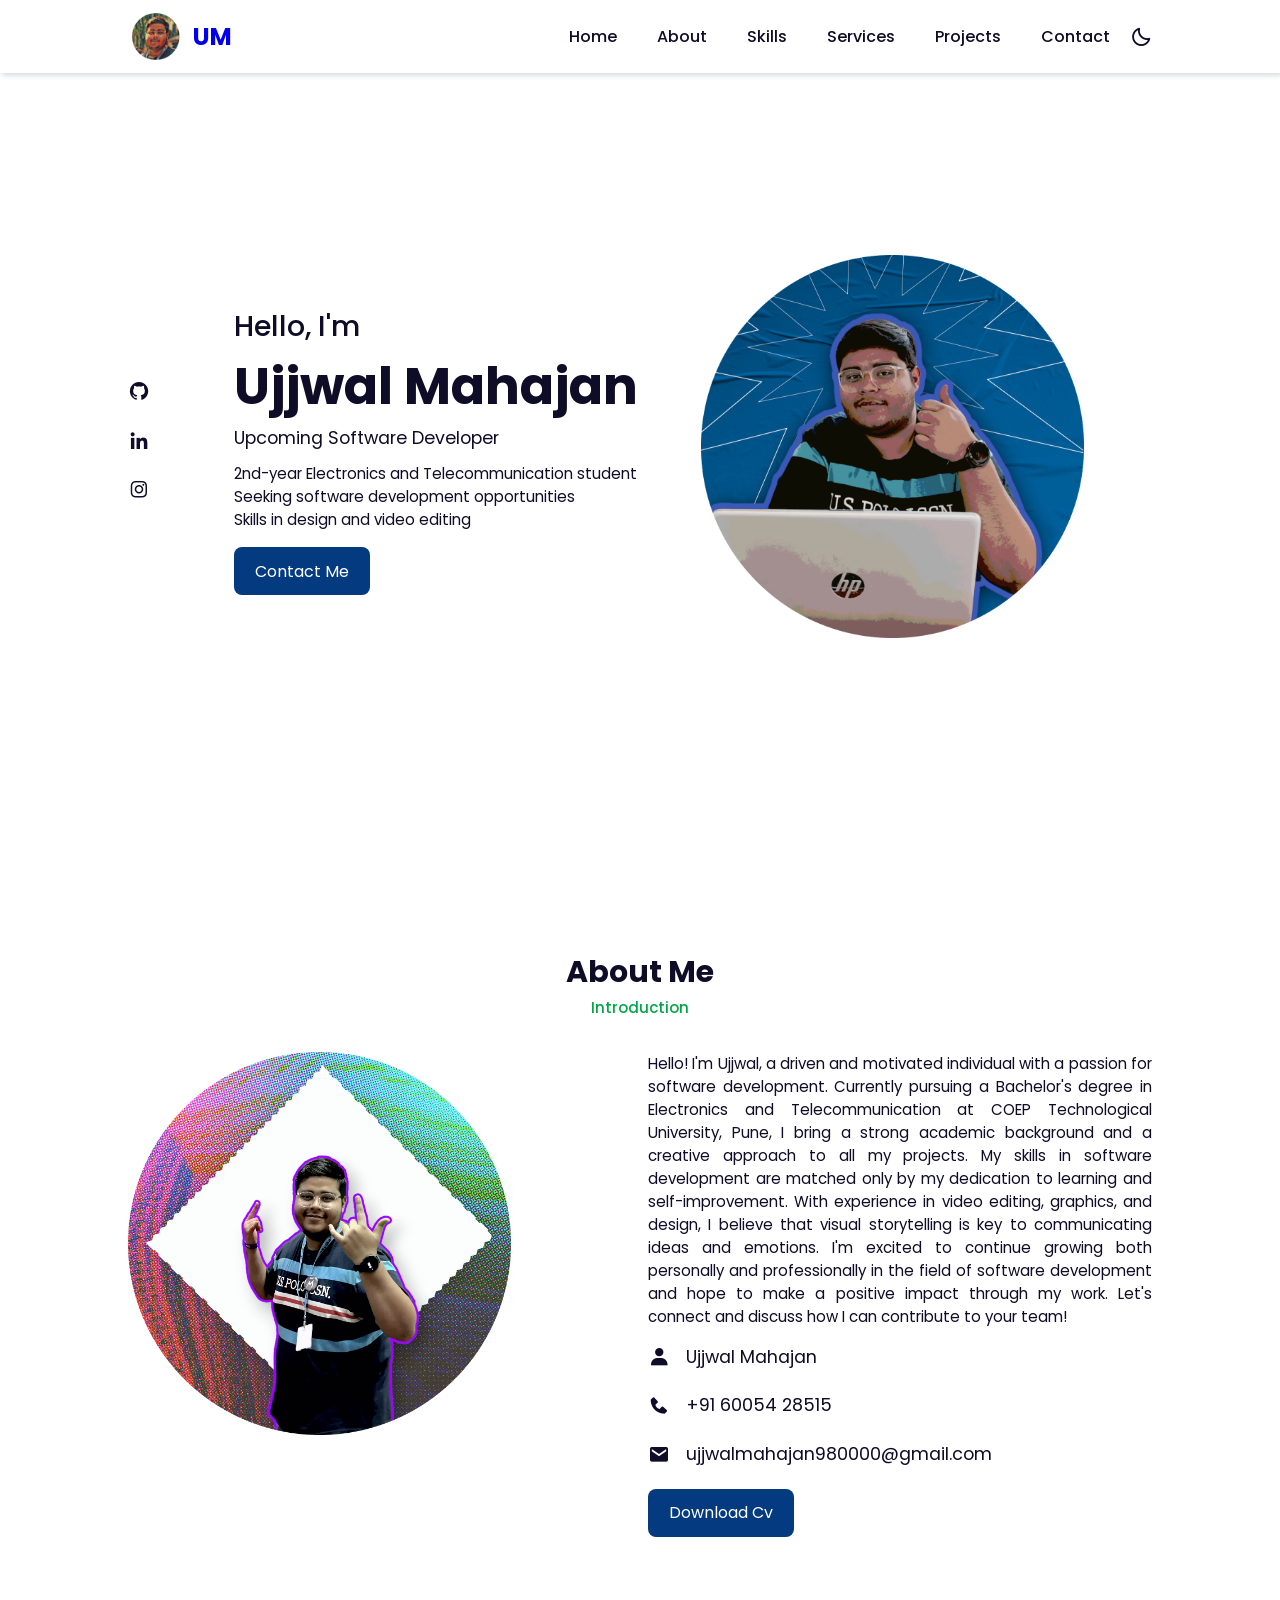
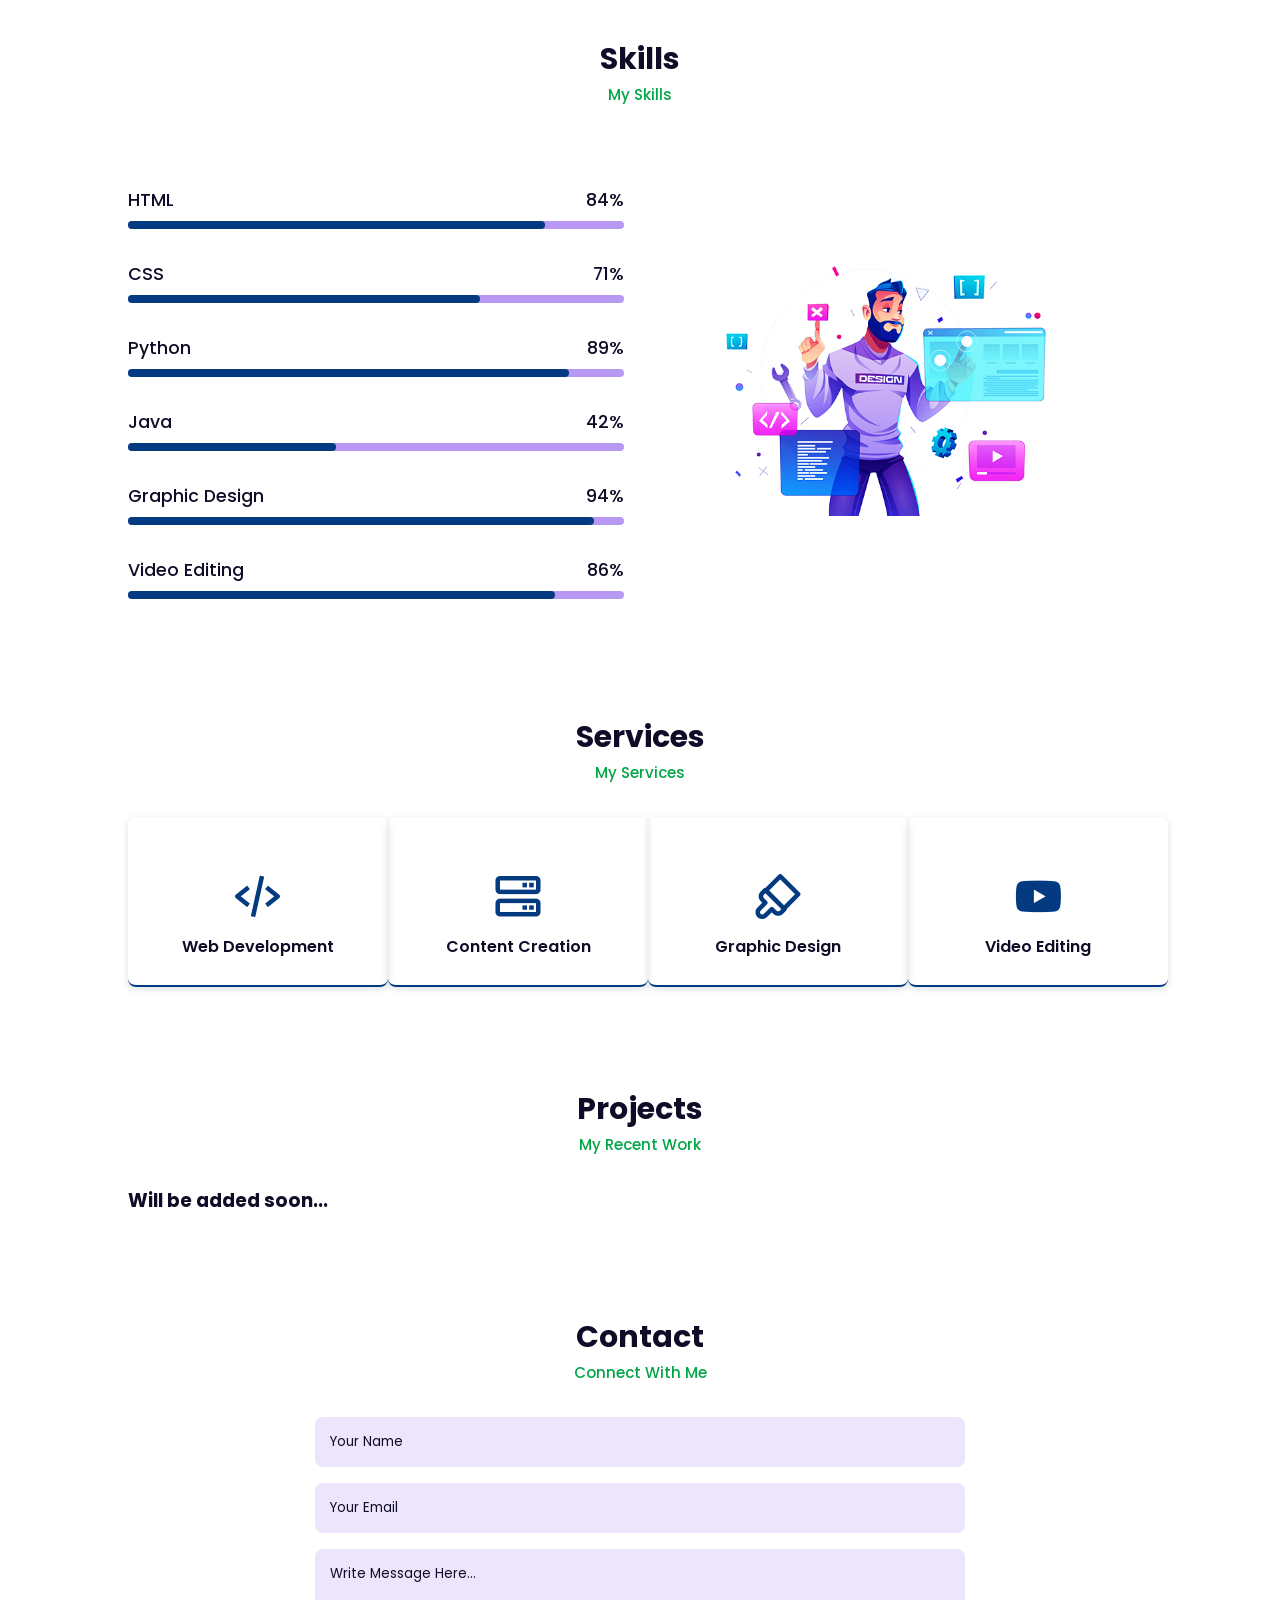
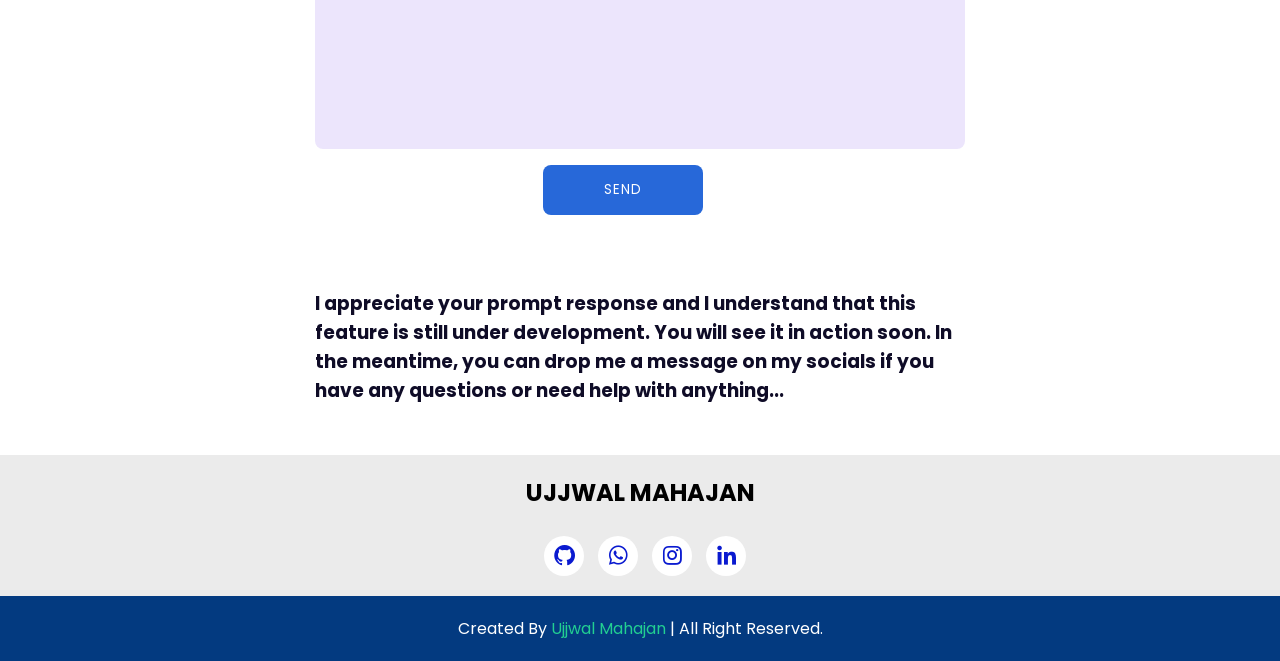
==== index.html @ b6c6295a "Update index.html" ====
<!DOCTYPE html>
<html lang="en">
<head>
    <meta charset="UTF-8">
    <meta http-equiv="X-UA-Compatible" content="IE=edge">
    <meta name="viewport" content="width=device-width, initial-scale=1.0">
    <title>My Portfolio Website</title>
    <!--favicon-->
    <link rel="icon" href="Profile.png" type="image/x-icon">
    <!--Link to CSS-->
    <link rel="stylesheet" href="./css/style.css">
    <!--Icons -->
    <link rel="stylesheet"
  href="https://cdn.jsdelivr.net/npm/boxicons@latest/css/boxicons.min.css">
 
</head>
<body>
    <!-- Navbar -->
    <header>
        <a href="#" class="logo-container">
            <img src="Profile.png" alt="logo" class="logo">
            <h1 class="logo-text">UM</h1>
        </a>
 
        <div class="bx bx-menu" id="menu-icon"></div>
 
        <ul class="navbar">
            <li><a href="#home">Home</a></li>
            <li><a href="#about">About</a></li>
            <li><a href="#skills">Skills</a></li>
            <li><a href="#services">Services</a></li>
            <li><a href="#project">Projects</a></li>
            <li><a href="#contact">Contact</a></li>
            <div class="bx bx-moon" id="darkmode"></div>
        </ul>
    </header>
    <!-- Home -->
 
    <section class="home" id="home">
        <div class="social">
            <a href="https://github.com/ujjw-alz"><i class='bx bxl-github'></i></a>
            <a href="https://www.linkedin.com/in/ujjwalm-coep/"><i class='bx bxl-linkedin' ></i></a>
            <a href="https://www.instagram.com/ujjw_alz/"><i class='bx bxl-instagram' ></i></a>
        </div>
        <div class="home-img">
            <img src="1.png" alt="">
        </div>
        <div class="home-text">
            <span>Hello, I'm</span>
            <h1>Ujjwal Mahajan</h1>
            <h2>Upcoming Software Developer</h2>
            <p> 2nd-year Electronics and Telecommunication student <br> Seeking software development opportunities  <br>Skills in design and video editing </p>
            <a href="#contact" class="btn">Contact Me</a>
        </div>
 
    </section>
    <!-- About -->
    <section class="about" id="about">
        <div class="heading">
            <h2>About Me</h2>
            <span>Introduction</span>
        </div>
        <!-- About Content -->
        <div class="about-container">
            <div class="about-img">
                <img src="2.png" alt="">
            </div>
            <div class="about-text">
                <p>Hello! I'm Ujjwal, a driven and motivated individual with a passion for software development. Currently pursuing a Bachelor's degree in Electronics and Telecommunication at COEP Technological University, Pune, I bring a strong academic background and a creative approach to all my projects. My skills in software development are matched only by my dedication to learning and self-improvement. With experience in video editing, graphics, and design, I believe that visual storytelling is key to communicating ideas and emotions. I'm excited to continue growing both personally and professionally in the field of software development and hope to make a positive impact through my work. Let's connect and discuss how I can contribute to your team!</p>
                <div class="information">
                    <!-- Box 1 -->
                    <div class="info-box">
                        <i class='bx bxs-user' ></i>
                        <span>Ujjwal Mahajan</span>
                    </div>
                    <!-- Box 2 -->
                    <div class="info-box">
                        <i class='bx bxs-phone' ></i>
                        <span>+91 60054 28515</span>
                    </div>
                    <!-- Box 3 -->
                    <div class="info-box">
                        <i class='bx bxs-envelope' ></i>
                        <span>ujjwalmahajan980000@gmail.com</span>
                    </div>
                </div>
                <a href="My Resume.pdf" class="btn">Download Cv</a>
            </div>
        </div>
    </section>
    <!-- Skills -->
    <section class="skills" id="skills">
        <div class="heading">
            <h2>Skills</h2>
            <span>My Skills</span>
        </div>
        <!-- Skills Content -->
        <div class="skills-container">
            <div class="bars">
                <!-- Box 1 -->
                <div class="bars-box">
                    <h3>HTML</h3>
                    <span>84%</span>
                    <div class="light-bar"></div>
                    <div class="percent-bar html-bar"></div>
                </div>
                <!-- Box 2 -->
                <div class="bars-box">
                    <h3>CSS</h3>
                    <span>71%</span>
                    <div class="light-bar"></div>
                    <div class="percent-bar css-bar"></div>
                </div>
                <!-- Box 3 -->
                <div class="bars-box">
                    <h3>Python</h3>
                    <span>89%</span>
                    <div class="light-bar"></div>
                    <div class="percent-bar python-bar"></div>
                </div>
                <!-- Box 4 -->
                <div class="bars-box">
                    <h3>Java</h3>
                    <span>42%</span>
                    <div class="light-bar"></div>
                    <div class="percent-bar java-bar"></div>
                </div>
                <!-- Box 5 -->
                <div class="bars-box">
                    <h3>Graphic Design</h3>
                    <span>94%</span>
                    <div class="light-bar"></div>
                    <div class="percent-bar gd-bar"></div>
                </div>
                <!-- Box 6 -->
                <div class="bars-box">
                    <h3>Video Editing</h3>
                    <span>86%</span>
                    <div class="light-bar"></div>
                    <div class="percent-bar ve-bar"></div>
                </div>
            </div>
            <div class="skills-img">
                <img src="3.png" alt="">
            </div>
        </div>
 
    </section>
    <!-- Services -->
    <section class="services" id="services">
        <div class="heading">
            <h2>Services</h2>
            <span>My Services</span>
        </div>
        <div class="services-content">
            <!-- Box 1 -->
            <div class="services-box">
                <i class='bx bx-code-alt' ></i>
                <h3>Web Development</h3>
            </div>
            <!-- Box 2 -->
            <div class="services-box">
                <i class='bx bx-server' ></i>
                <h3>Content Creation</h3>
            </div>
            <!-- Box 3 -->
            <div class="services-box">
                <i class='bx bx-brush' ></i>
                <h3>Graphic Design</h3>
            </div>

            <div class="services-box">
                <i class='bx bxl-youtube' ></i>
                <h3>Video Editing</h3>
            </div>
        </div>
    </section>
    <!-- Portfolio -->
    <section class="project" id="project">
        <div class="heading">
            <h2>Projects</h2>
            <span>My Recent Work</span>
        </div>
        <div class="project-content">
            <!--<div class="project-img">
                <img src="blog-2.jpg" alt="">-->
            <h3><br>Will be added soon...</h3>
            
        </div>
    </section>
   <!-- Contact -->
<section class="contact" id="contact">
    <div class="heading">
        <h2>Contact</h2>
        <span>Connect With Me</span>
    </div>
    <div class="contact-form">
        <form action="process.php" method="POST">
            <input type="text" name="name" placeholder="Your Name">
            <input type="email" name="email" placeholder="Your Email">
            <textarea name="message" cols="30" rows="10" placeholder="Write Message Here..."></textarea>
            <input type="submit" name="submit" value="Send" class="contact-button">
            <h3><br><br>I appreciate your prompt response and I understand that this feature is still under development. You will see it in action soon. In the meantime, you can drop me a message on my socials if you have any questions or need help with anything...</h3>
        </form>
    </div>
</section>

    <!-- Footer -->
    <div class="footer">
        <h2>UJJWAL MAHAJAN</h2>
        <div class="footer-social">
            <a href="https://github.com/ujjw-alz"><i class='bx bxl-github' ></i></a>
            <a href="https://whas.me/qdNuQGATJX"><i class='bx bxl-whatsapp' ></i></a>
            <a href="https://www.instagram.com/ujjw_alz/"><i class='bx bxl-instagram' ></i></a>
            <a href="https://www.linkedin.com/in/ujjwalm-coep/"><i class='bx bxl-linkedin' ></i></a>
        </div>
 
    </div>
    <!-- Copyright -->
    <div class="copyright">
        <p>Created By <a href="">Ujjwal Mahajan</a> | All Right Reserved.</p>
    </div>
 
 
 
    <!-- Link To JS -->
    <script src="./js/script.js"></script>
</body>
</html>
---- css/style.css ----
/* Google Fonts */
@import url("https://fonts.googleapis.com/css2?family=Poppins:wght@200;300;400;500;600;700&display=swap");
* {
  margin: 0;
  padding: 0;
  box-sizing: border-box;
  list-style: none;
  text-decoration: none;
  scroll-behavior: smooth;
  scroll-padding-top: 2rem;
  font-family: "Poppins", sans-serif;
}
.logo-container {
    display: flex;
    align-items: center;
}

.logo {
    width: 55px; /* adjust size as needed */
    margin-right: 10px; /* add margin to the right */
}

.logo-text {
    font-size: 24px;
    margin: 0;
}

.navbar {
    display: flex;
    align-items: center;
}
:root {
  --main-color: #033a80;
  --bg-color: #fff;
  --text-color: #0f0c27;
  --hover: hsl(260, 100%, 51%);
 
  --big-font: 3.2rem;
  --medium-font: 1.8rem;
  --p-font: 0.941rem;
}
section {
  padding: 50px 10%;
}
body.active {
  --text-color: #fff;
  --bg-color: #0f0c27;
}
body {
  background: var(--bg-color);
  color: var(--text-color);
}
*::selection {
  color: var(--bg-color);
  background: var(--main-color);
}
.heading {
  text-align: center;
}
.heading h2 {
  font-size: 30px;
}
 
.heading span {
  font-size: var(--p-font);
  color: rgb(2, 166, 70);
}
header {
  position: fixed;
  width: 100%;
  top: 0;
  right: 0;
  z-index: 1000;
  display: flex;
  align-items: center;
  justify-content: space-between;
  background: var(--bg-color);
  padding: 13px 10%;
  transition: 0.2s;
  box-shadow: -3px -3px 7px #ffffff73,
				2px 2px 5px rgba(94, 104, 121, 0.288);
}
header.shadow {
  box-shadow: 0 0 4px rgb(14 55 54 / 15%);
}
.logo {
  font-size: 1.61rem;
  font-weight: 600;
  color: var(--text-color);
}
.navbar {
  display: flex;
}
.navbar a {
  font-size: 1rem;
  padding: 10px 20px;
  color: var(--text-color);
  font-weight: 500;
}
.navbar a:hover {
  color: var(--hover);
}
#menu-icon {
  font-size: 24px;
  cursor: pointer;
  z-index: 10001;
  display: none;
}
#darkmode {
  font-size: 22px;
  cursor: pointer;
}
.home {
  position: relative;
  width: 100%;
  min-height: 100vh;
  display: grid;
  grid-template-columns: 0.2fr 1fr 1fr;
  align-items: center;
  gap: 1rem;
}
.home-img {
  order: 3;
}
.home-img img {
  width: 85%;
}
.home-text span {
  font-size: var(--medium-font);
  font-weight: 500;
}
.home-text h1 {
  font-size: var(--big-font);
}
.home-text h2 {
  font-size: 1.1rem;
  font-weight: 400;
}
.home-text p {
  font-size: var(--p-font);
  font-weight: 400;
  margin: 0.7rem 0 1rem;
}
.social {
  display: flex;
  flex-direction: column;
}
.social a {
  margin-bottom: 1rem;
  font-size: 22px;
  color: var(--text-color);
}
.social a:hover {
  color: var(--hover);
}
.btn {
  display: inline-block;
  background: var(--main-color);
  color: #fff;
  padding: 0.7rem 1.3rem;
  border-radius: 0.5rem;
}
.btn:hover {
  background: var(--hover);
}
 

.about-container {
  display: grid;
  grid-template-columns: repeat(2, 1fr);
  gap: 1rem;
  margin-top: 2rem;
}
 
.about-img img {
  width: 76%;
  border-radius: 0.5rem;
}
.about-text p {
  font-size: var(--p-font);
  font-weight: 400;
  text-align: justify;
}
.information {
  margin: 1rem 0 1.4rem;
}
.information .info-box {
  display: flex;
  align-items: center;
  margin-bottom: 1.4rem;
}
.information .info-box .bx {
  font-size: 22px;
}
.information .info-box span {
  font-weight: 400;
  margin-left: 1rem;
}
.skills-container {
  display: grid;
  grid-template-columns: repeat(2, 1fr);
  align-items: center;
  gap: 2rem;
  margin-top: 4rem;
}
.skills-img img {
  width: 80%;
  padding-left: 4rem;
  object-position: center;
}
.bars-box {
  position: relative;
  display: flex;
  justify-content: space-between;
  align-items: center;
  padding: 1rem 0;
  margin-bottom: 1rem;
}
.bars-box h3,
span {
  font-size: 1.1rem;
  font-weight: 500;
}
.light-bar {
  position: absolute;
  bottom: 0;
  left: 0;
  width: 100%;
  height: 0.5rem;
  background: hsla(260, 100%, 44%, 0.4);
  border-radius: 0.5rem;
}
.percent-bar {
  position: absolute;
  bottom: 0;
  left: 0;
  height: 0.5rem;
  background: var(--main-color);
  border-radius: 0.5rem;
}
.html-bar {
  width: 84%;
}
.css-bar {
  width: 71%;
}
.python-bar {
  width: 89%;
}
.java-bar {
  width: 42%;
}
.gd-bar {
  width: 94%;
}
.ve-bar {
  width: 86%;
}
.services-content {
  display: grid;
  grid-template-columns: repeat(auto-fit, minmax(200px, auto));
  justify-content: center;
  gap: 1rem;
  margin-top: 2rem;
}
.services-box {
  padding: 20px;
  width: 260px;
  display: flex;
  flex-direction: column;
  align-items: center;
  text-align: center;
  border-radius: 0.5rem;
  border-bottom: 2px solid var(--main-color);
  box-shadow: 0 2px 7px rgb(14 55 54 / 15%);
}
.services-box:hover{
 background-color: #02225a;
}

.services-box h3 {
  font-size: 1rem;
  font-weight: 600;
  margin: 0.7rem 0 0.4rem;
}
.services-box:hover h3{
  color: #fff;
}
.services-box .bx {
  padding-top: 2rem;
  font-size: 54px;
  color: var(--main-color);
}
.services-box:hover .bx{
  color: #22cf91;
}
.services-box a {
  color: var(--main-color);
  font-size: var(--p-font);
  font-weight: 500;
}
.services-box:hover a{
  color: #8b8a8f;
}
.portfolio-content {
  display: grid;
  grid-template-columns: repeat(auto-fit, minmax(280px, auto));
  gap: 1rem;
  margin-top: 2rem;
}
.portfolio-img {
  overflow: hidden;
  border-radius: 0.5rem;
}
.portfolio-img img {
  width: 100%;
  display: block;
}
.portfolio-img img:hover {
  transform: scale(1.1);
  transition: 1s;
}
.contact-form {
  display: grid;
  place-items: center;
  margin-top: 2rem;
}
.contact-form form {
  display: flex;
  flex-direction: column;
  width: 650px;
}
form input,
textarea {
  padding: 15px;
  border-radius: 0.5rem;
  width: 100%;
  border: none;
  outline: none;
  background: hsla(260, 100%, 44%, 0.1);
  margin-bottom: 1rem;
  color: var(--text-color);
}
form input::placeholder,
textarea::placeholder {
  color: var(--text-color);
}
form textarea {
  resize: none;
  height: 200px;
}
.contact-button {
  width: 160px;
  cursor: pointer;
  background: #2768d9;
  color: #fff;
  justify-content: center;
  text-transform: uppercase;
  letter-spacing: 1px;
  margin-left: 35%;
}
.contact-button:hover {
  background: var(--hover);
}
.footer {
  display: grid;
  place-items: center;
  padding: 20px;
  background: #ebebeb;
  color: #000;
}
.footer h2 {
  font-size: 1.5rem;
  margin-bottom: 1.6rem;
}
.footer-social a i{
  color: rgb(10, 26, 208);
  font-size: 25px;
  margin-left: 10px;
  text-align: center;
  line-height: 40px;
  background-color: #fff;
  border-radius: 50%;
  width: 40px;
  height: 40px;
}
.copyright {
  padding: 20px;
  background: var(--main-color);
  text-align: center;
  color: #fff;
}
.copyright a{
  color: #22cf91;
}
/* Making Responsive */
@media (max-width: 991px) {
  header {
    padding: 18px 4%;
  }
  section {
    padding: 50px 4%;
  }
}
@media (max-width: 881px) {
  :root {
    --big-font: 2.7rem;
    --medium-font: 1.4rem;
  }
}
@media (max-width: 768px) {
  :root {
    --big-font: 2.4rem;
    --medium-font: 1.2rem;
  }
  header {
    padding: 11px 4%;
  }
  #menu-icon {
    display: initial;
    color: var(--text-color);
  }
  header .navbar {
    position: absolute;
    top: -500px;
    left: 0;
    right: 0;
    display: flex;
    flex-direction: column;
    background: var(--bg-color);
    box-shadow: 0 4px 4px rgb(0 0 0 / 10%);
    transition: 0.2s ease;
    text-align: center;
  }
  .navbar.active {
    top: 100%;
  }
  .navbar a {
    padding: 1.5rem;
    display: block;
    background: var(--bg-color);
  }
  #darkmode {
    position: absolute;
    top: 1.4rem;
    right: 2rem;
  }
  .scroll-down {
    display: none;
  }
  .home {
    grid-template-columns: 0.5fr 3fr;
  }
  .home-text {
    grid-column: 1/3;
    padding-left: 1.4rem;
  }
  .home-img {
    order: initial;
  }
  .about-container {
    grid-template-columns: 1fr;
  }
  .about-img {
    display: flex;
    justify-content: center;
  }
  .skills-container {
    grid-template-columns: 1fr;
  }
  .skills-img img {
    padding-left: 0;
  }
  .skills-img {
    padding-top: 2rem;
    display: flex;
    justify-content: center;
  }
  .contact-form form{
    width: 300px;
  }
  .contact-button{
    margin-left: 25%;
  }
}
@media (max-width: 340px) {
  :root {
    --big-font: 1.7rem;
    --medium-font: 1.1rem;
  }
  .home-text span {
    font-size: 1rem;
  }
  .home-text h2 {
    font-size: 0.9rem;
    font-weight: 500;
  }
  .information .info-box span {
    font-size: 1rem;
  }
  .portfolio-content {
    grid-template-columns: repeat(auto-fit, minmax(200px, auto));
  }
  .contact-form form{
    width: 300px;
  }
  .contact-button{
    margin-left: 25%;
  }
}
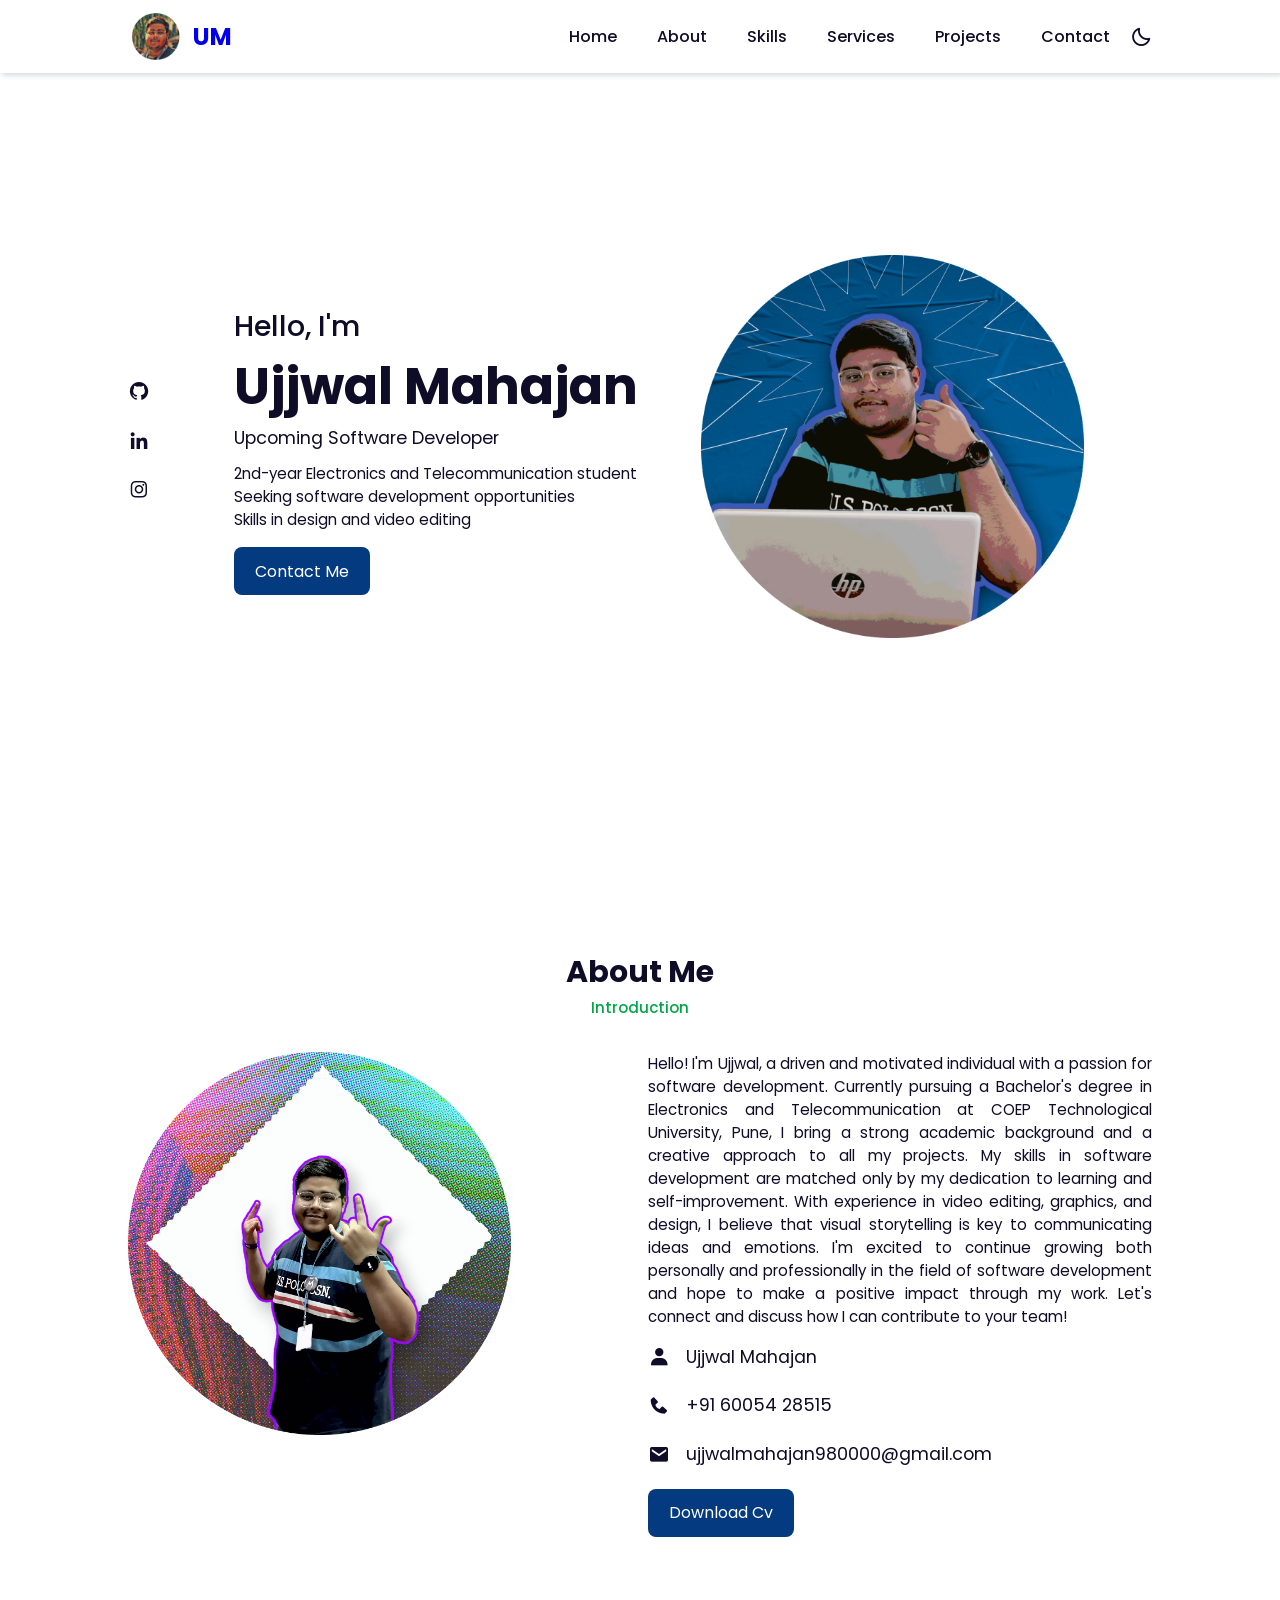
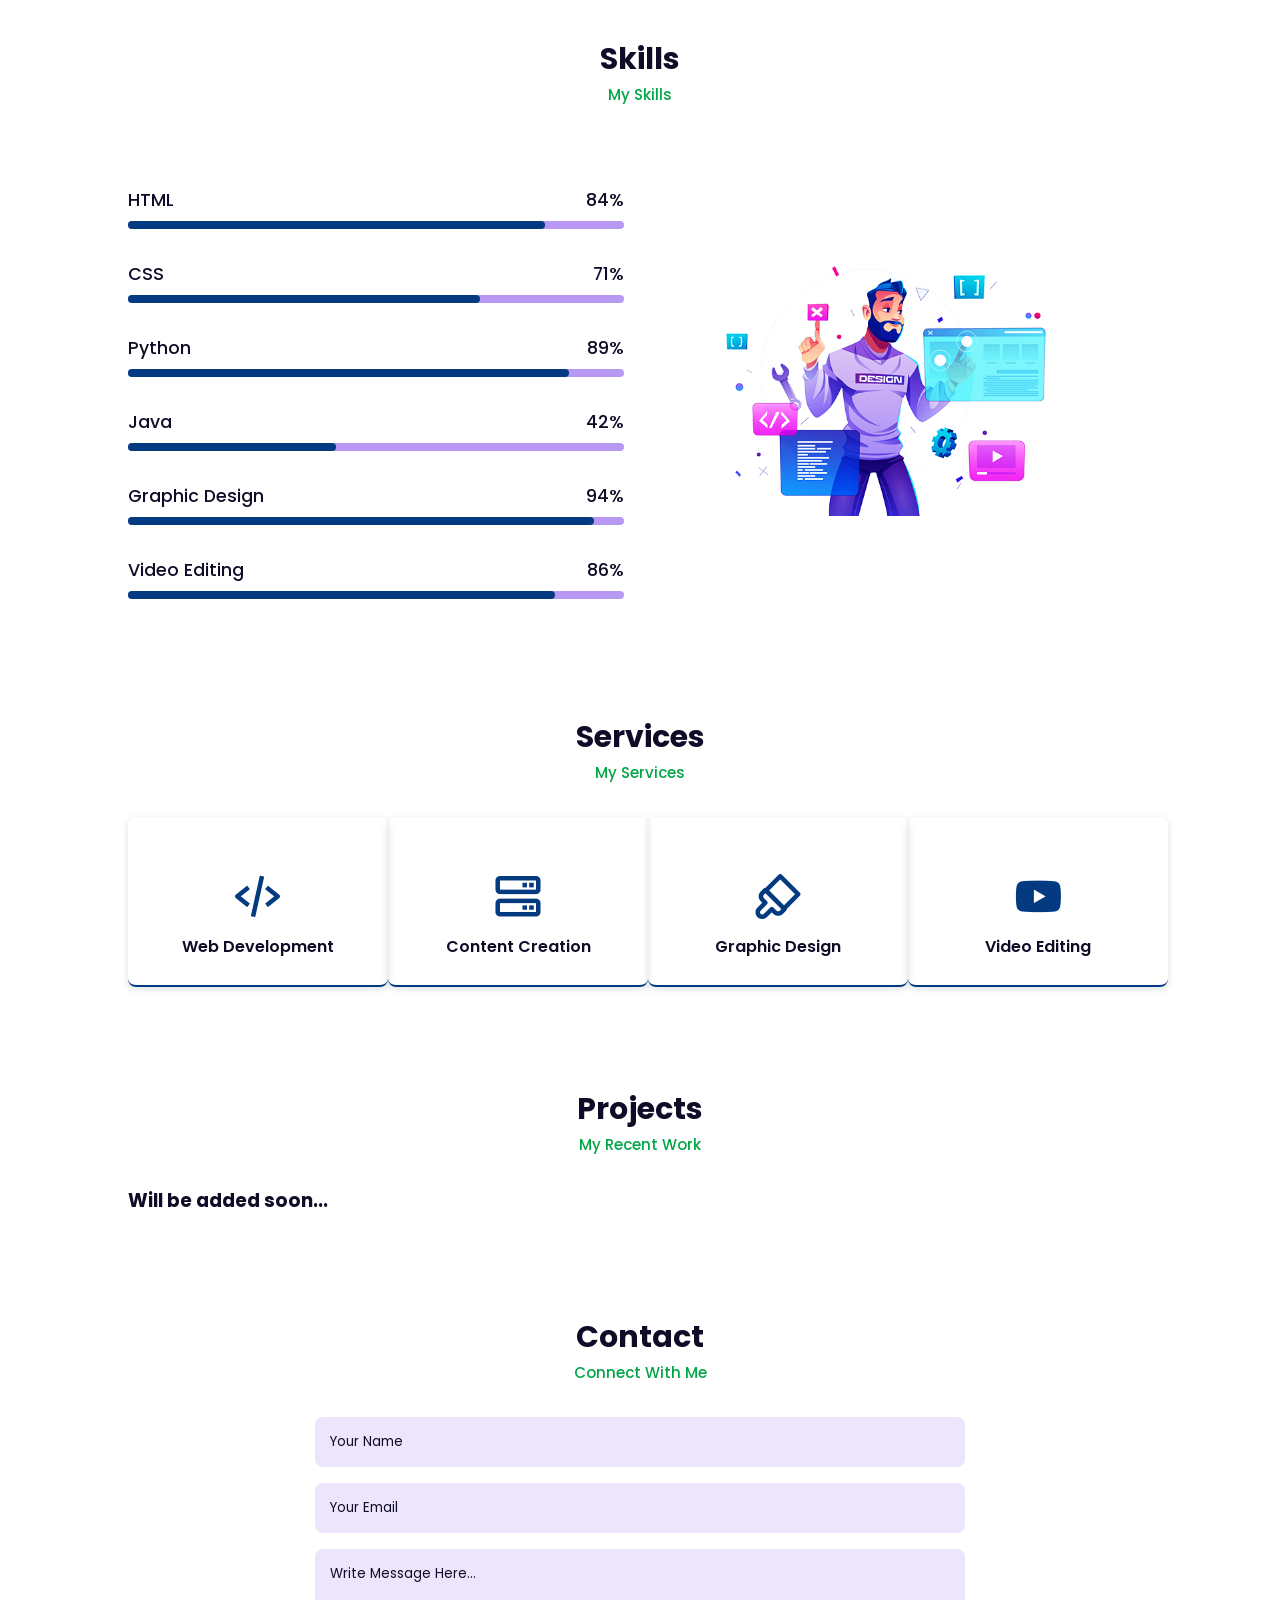
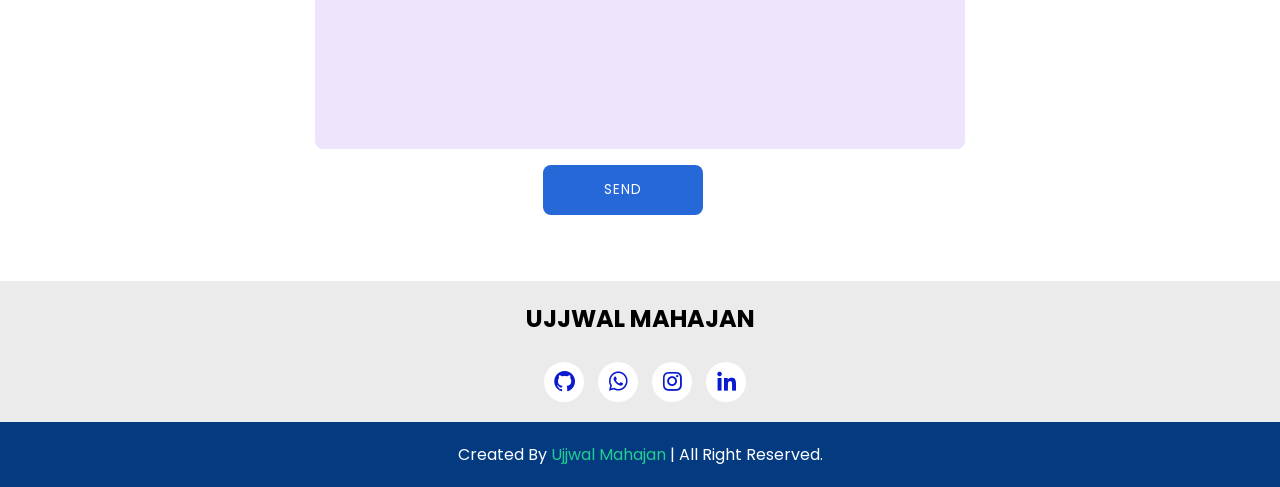
==== commit 31c2f721: "Update index.html" ====
--- a/index.html
+++ b/index.html
@@ -188,19 +188,18 @@
             
         </div>
     </section>
-   <!-- Contact -->
+ <!-- Contact -->
 <section class="contact" id="contact">
     <div class="heading">
         <h2>Contact</h2>
         <span>Connect With Me</span>
     </div>
     <div class="contact-form">
-        <form action="process.php" method="POST">
-            <input type="text" name="name" placeholder="Your Name">
-            <input type="email" name="email" placeholder="Your Email">
-            <textarea name="message" cols="30" rows="10" placeholder="Write Message Here..."></textarea>
+        <form action="https://docs.google.com/forms/d/e/1FAIpQLSeMpxTRWUaTZEmg2OWKf1tZO_O_j-kMJhzfbabyPEg7zkr-rg/viewform?usp=sf_link" method="POST">
+            <input type="text" name="entry.240187645" placeholder="Your Name">
+            <input type="email" name="entry.843877913" placeholder="Your Email">
+            <textarea name="entry.69797749" cols="30" rows="10" placeholder="Write Message Here..."></textarea>
             <input type="submit" name="submit" value="Send" class="contact-button">
-            <h3><br><br>I appreciate your prompt response and I understand that this feature is still under development. You will see it in action soon. In the meantime, you can drop me a message on my socials if you have any questions or need help with anything...</h3>
         </form>
     </div>
 </section>
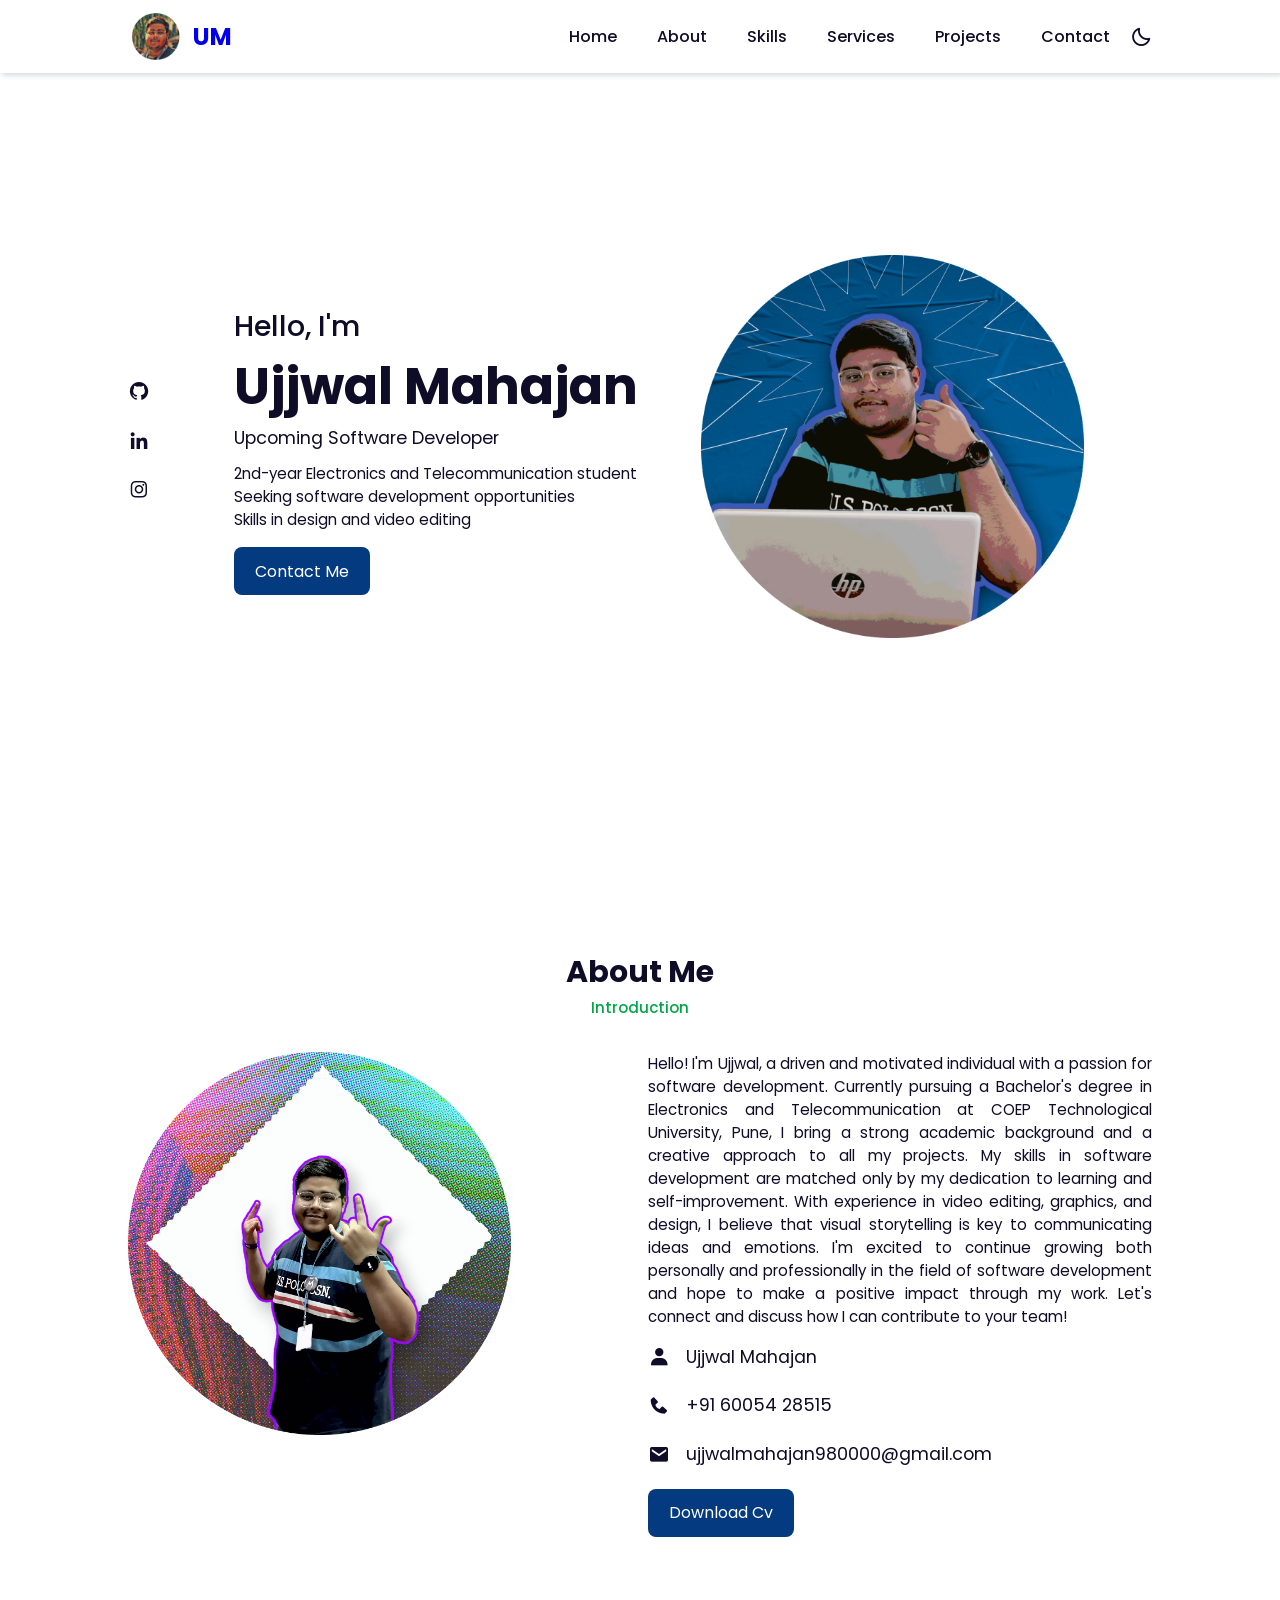
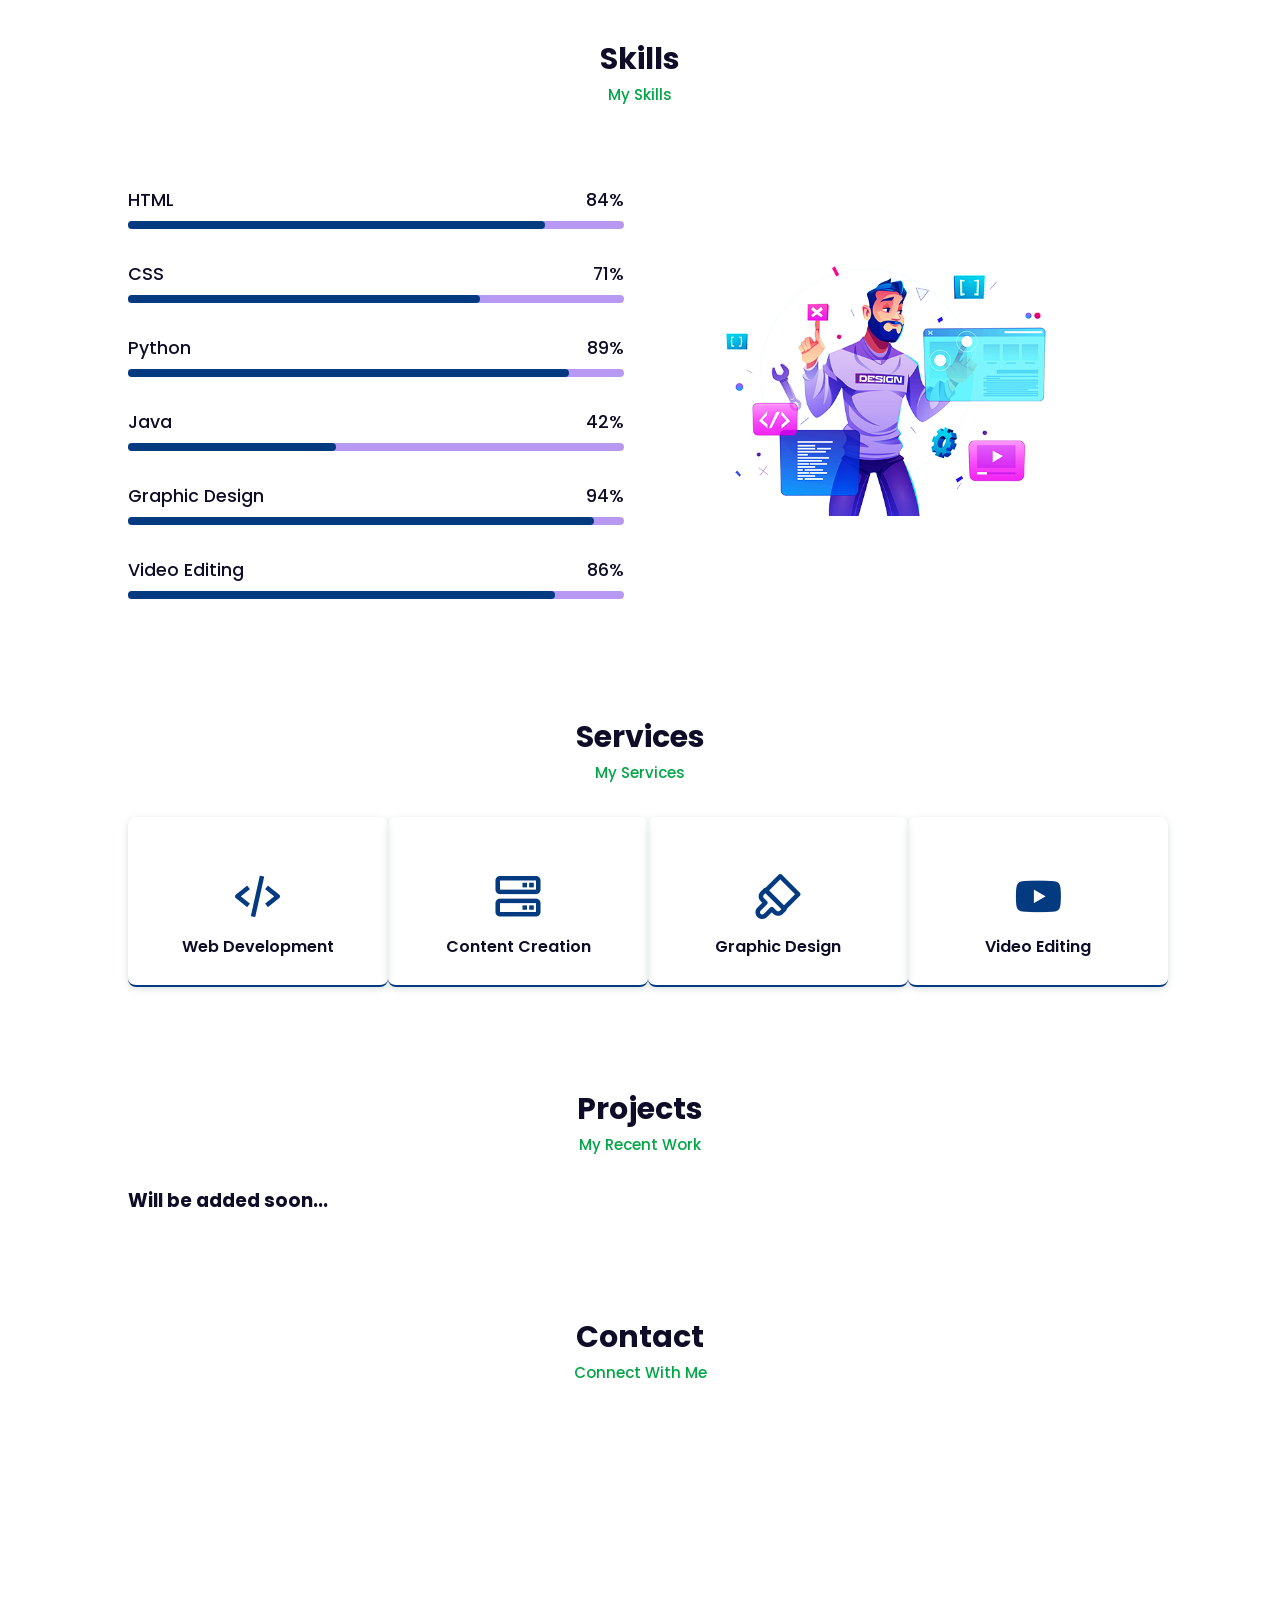
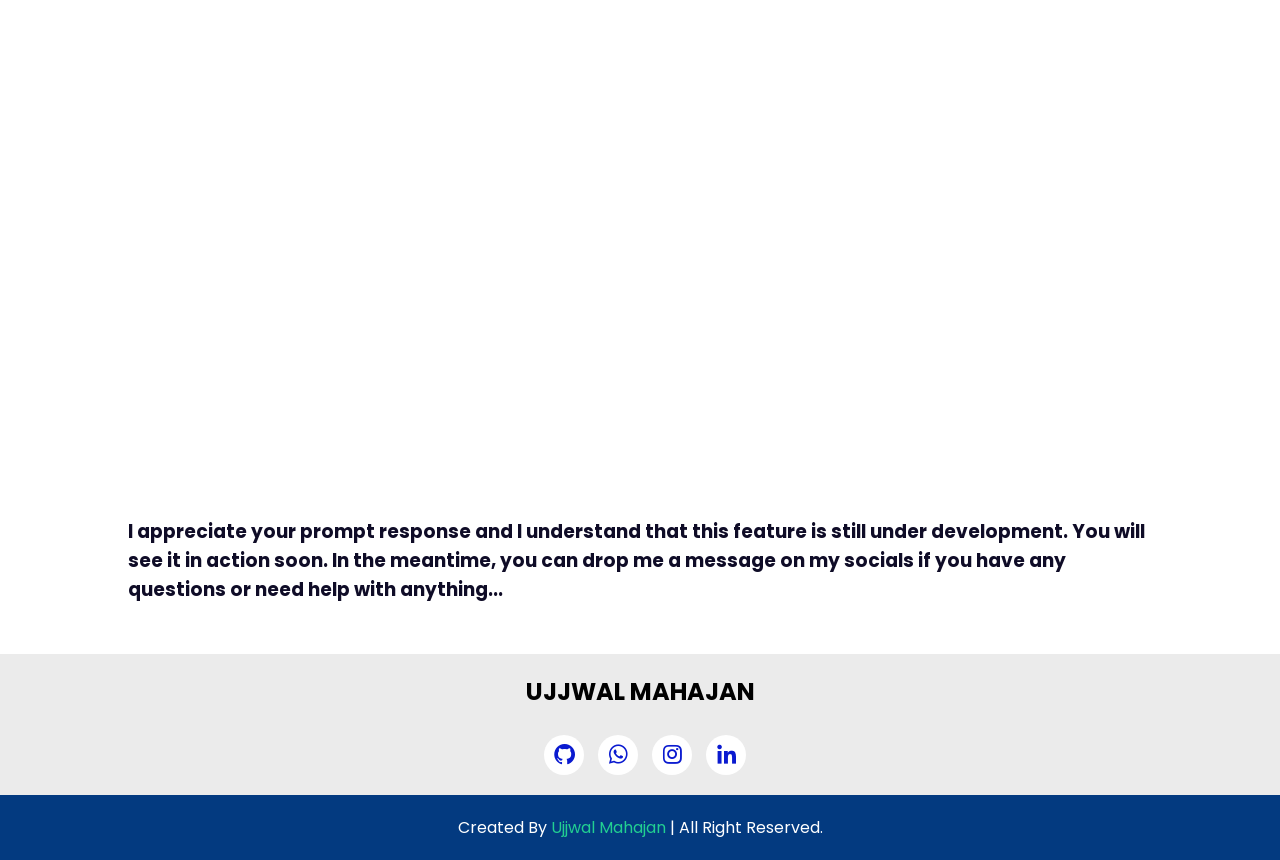
==== commit 957732e9: "Update index.html" ====
--- a/index.html
+++ b/index.html
@@ -188,21 +188,18 @@
             
         </div>
     </section>
- <!-- Contact -->
+<!-- Contact -->
 <section class="contact" id="contact">
     <div class="heading">
         <h2>Contact</h2>
         <span>Connect With Me</span>
     </div>
     <div class="contact-form">
-        <form action="https://docs.google.com/forms/d/e/1FAIpQLSeMpxTRWUaTZEmg2OWKf1tZO_O_j-kMJhzfbabyPEg7zkr-rg/viewform?usp=sf_link" method="POST">
-            <input type="text" name="entry.240187645" placeholder="Your Name">
-            <input type="email" name="entry.843877913" placeholder="Your Email">
-            <textarea name="entry.69797749" cols="30" rows="10" placeholder="Write Message Here..."></textarea>
-            <input type="submit" name="submit" value="Send" class="contact-button">
-        </form>
+        <iframe src="https://docs.google.com/forms/d/e/1FAIpQLSeMpxTRWUaTZEmg2OWKf1tZO_O_j-kMJhzfbabyPEg7zkr-rg/viewform?embedded=true" width="640" height="642" frameborder="0" marginheight="0" marginwidth="0">Loading…</iframe>
+        <h3><br><br>I appreciate your prompt response and I understand that this feature is still under development. You will see it in action soon. In the meantime, you can drop me a message on my socials if you have any questions or need help with anything...</h3>
     </div>
 </section>
+
 
     <!-- Footer -->
     <div class="footer">
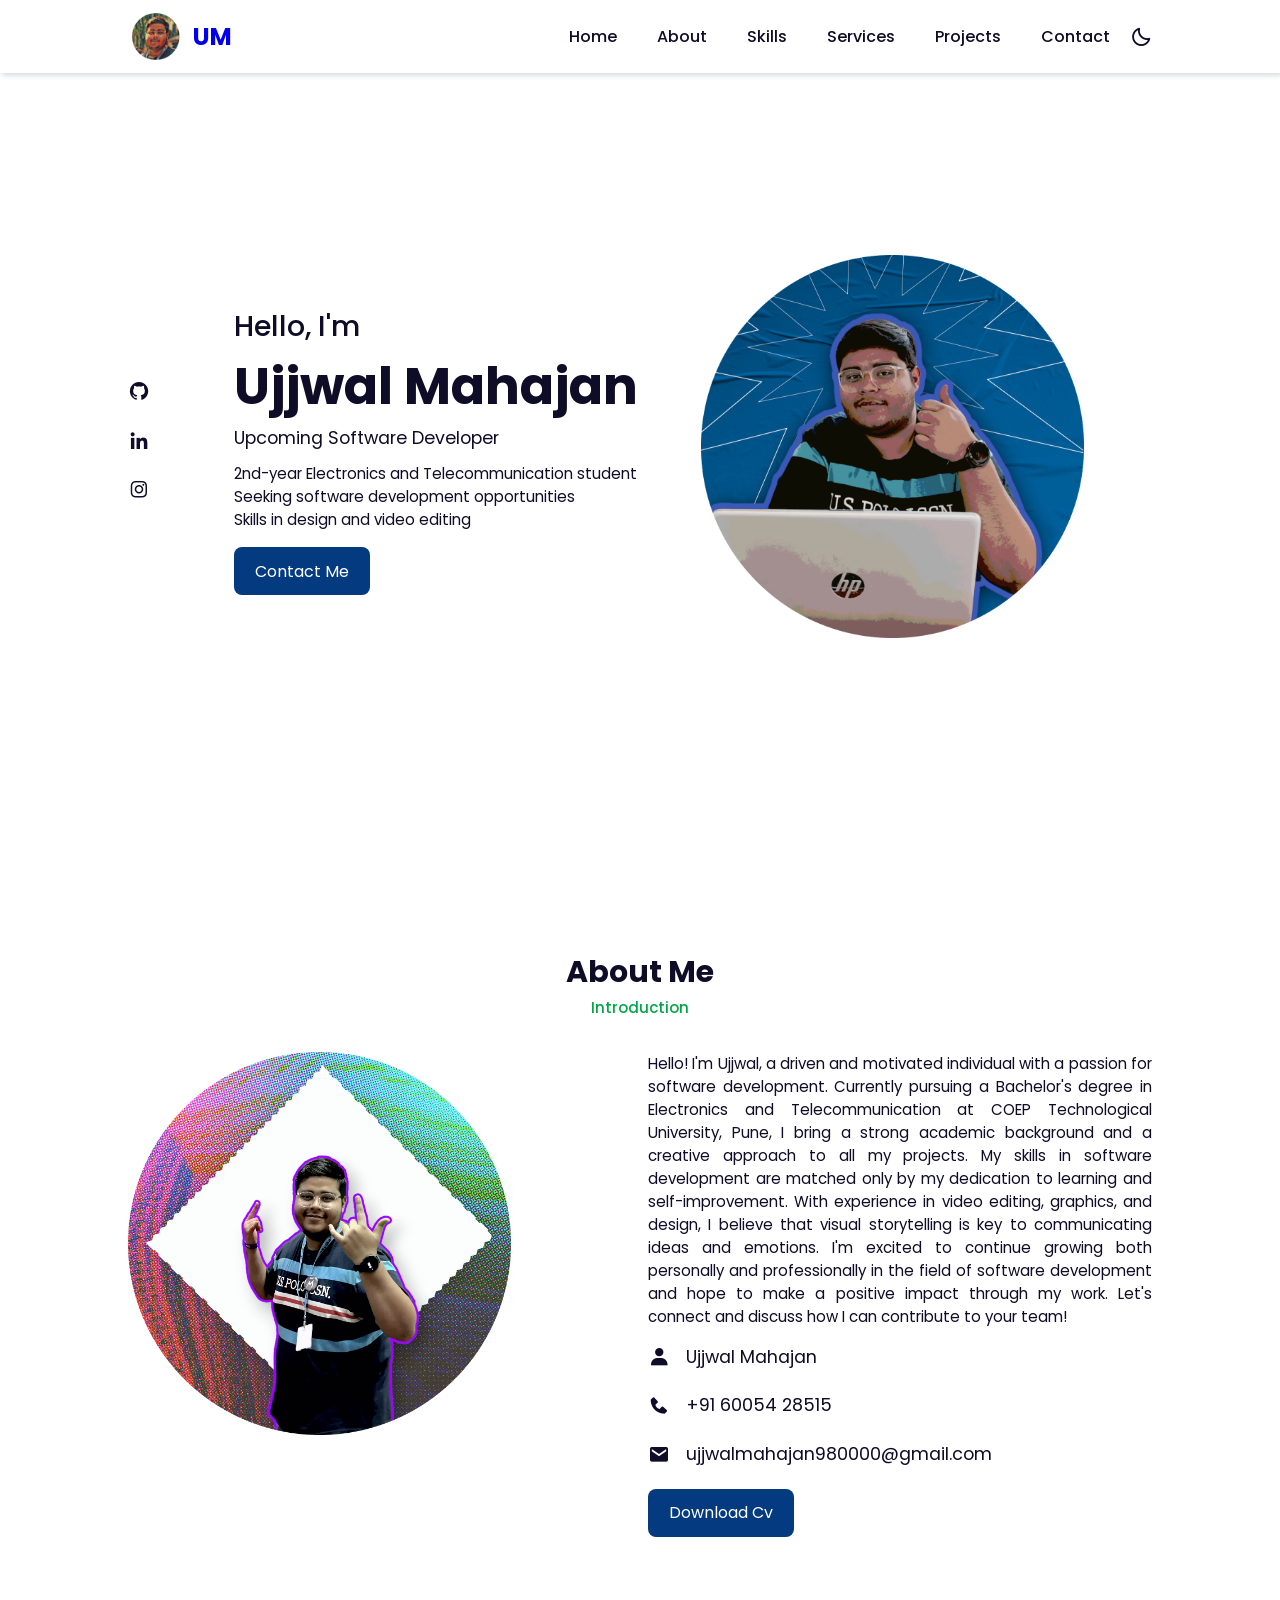
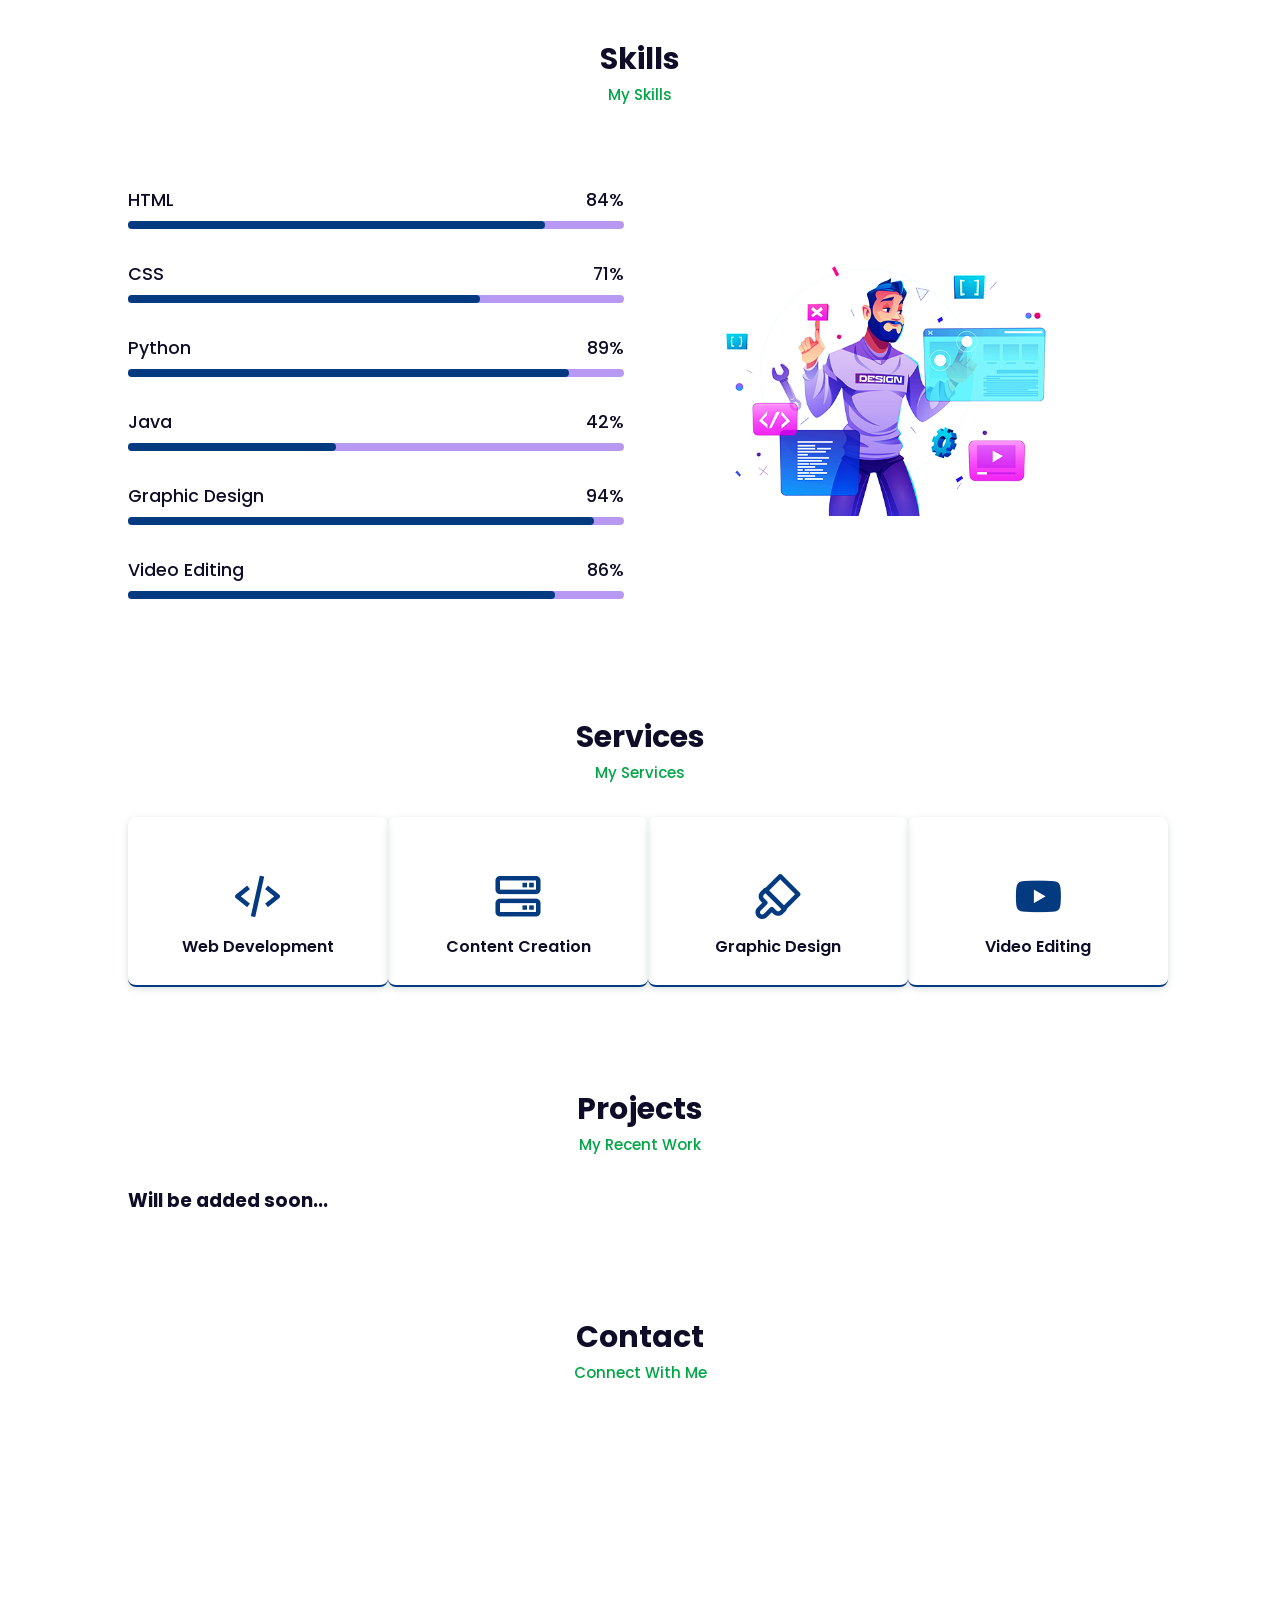
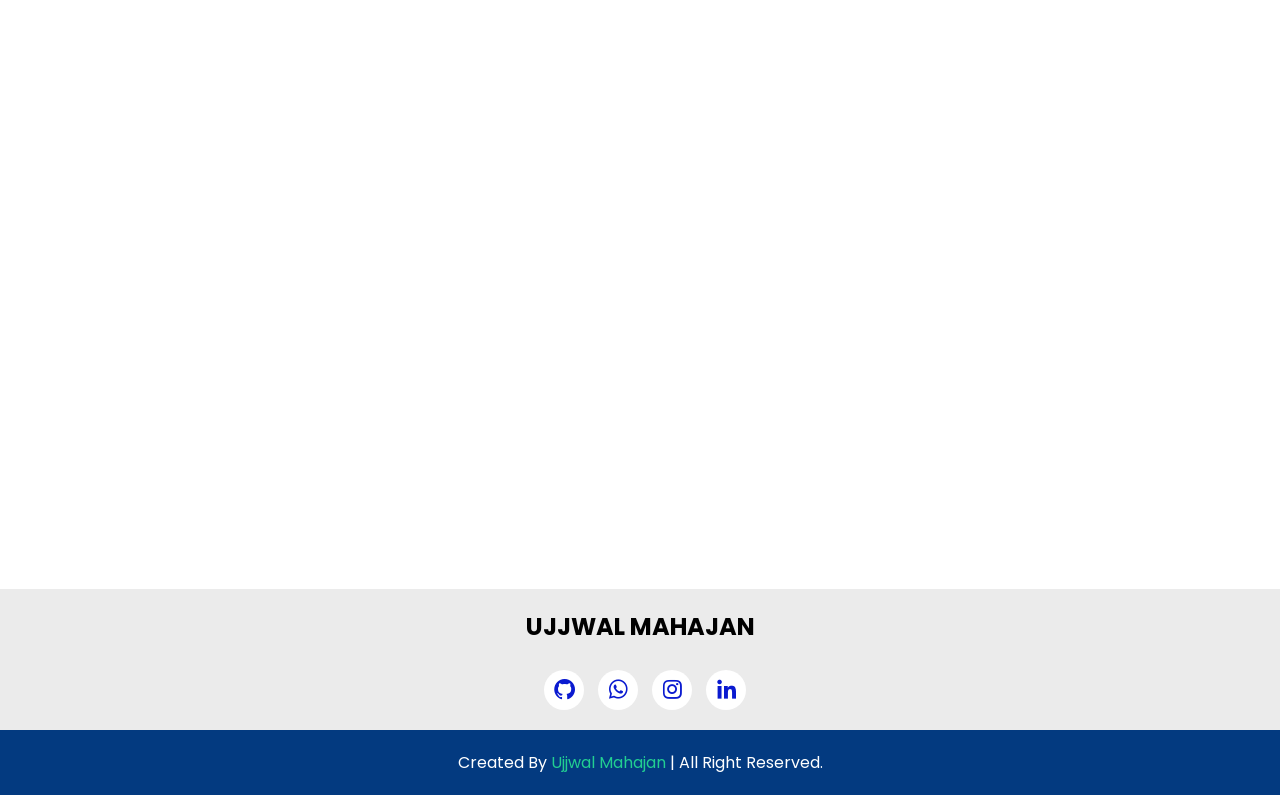
==== commit 1203fa85: "Update index.html" ====
--- a/index.html
+++ b/index.html
@@ -195,8 +195,7 @@
         <span>Connect With Me</span>
     </div>
     <div class="contact-form">
-        <iframe src="https://docs.google.com/forms/d/e/1FAIpQLSeMpxTRWUaTZEmg2OWKf1tZO_O_j-kMJhzfbabyPEg7zkr-rg/viewform?embedded=true" width="640" height="642" frameborder="0" marginheight="0" marginwidth="0">Loading…</iframe>
-        <h3><br><br>I appreciate your prompt response and I understand that this feature is still under development. You will see it in action soon. In the meantime, you can drop me a message on my socials if you have any questions or need help with anything...</h3>
+        <iframe src="https://docs.google.com/forms/d/e/1FAIpQLSeMpxTRWUaTZEmg2OWKf1tZO_O_j-kMJhzfbabyPEg7zkr-rg/viewform?embedded=true" width="680" height="722" frameborder="0" marginheight="0" marginwidth="0">Loading…</iframe>
     </div>
 </section>
 
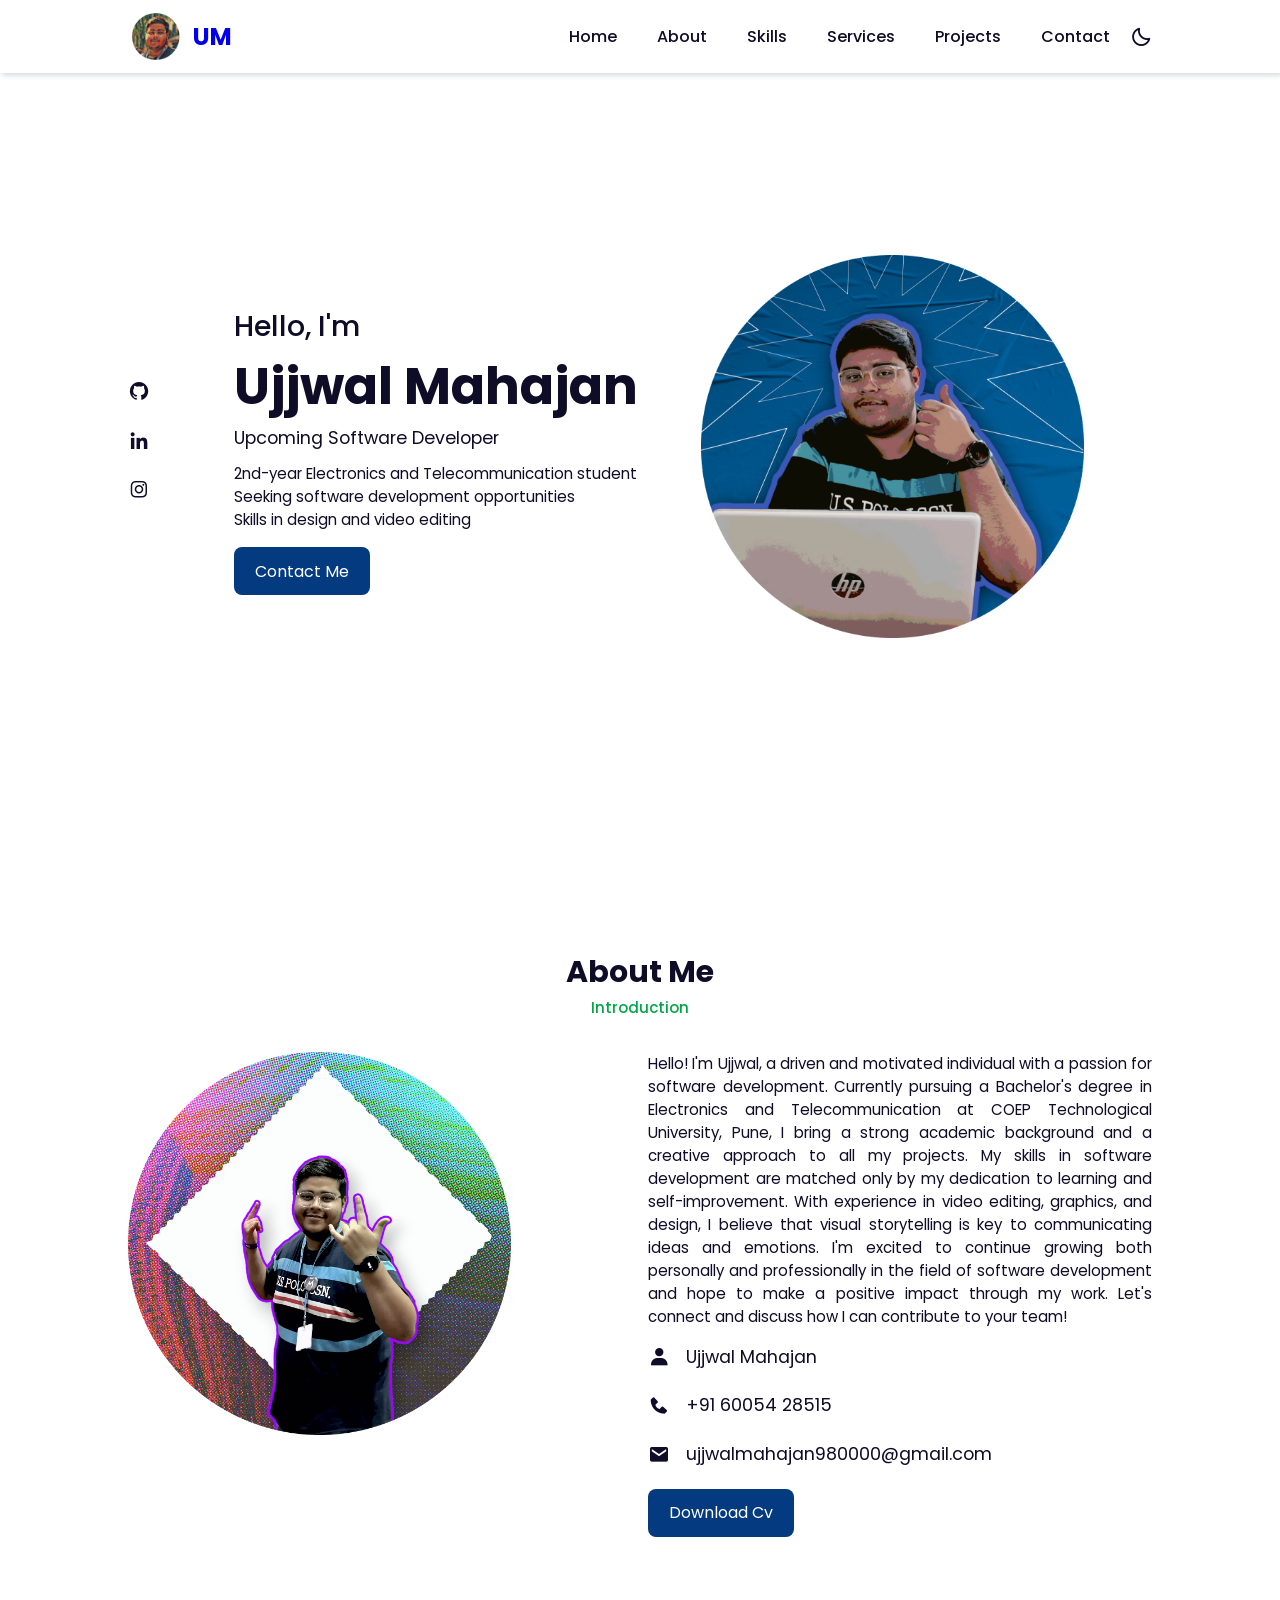
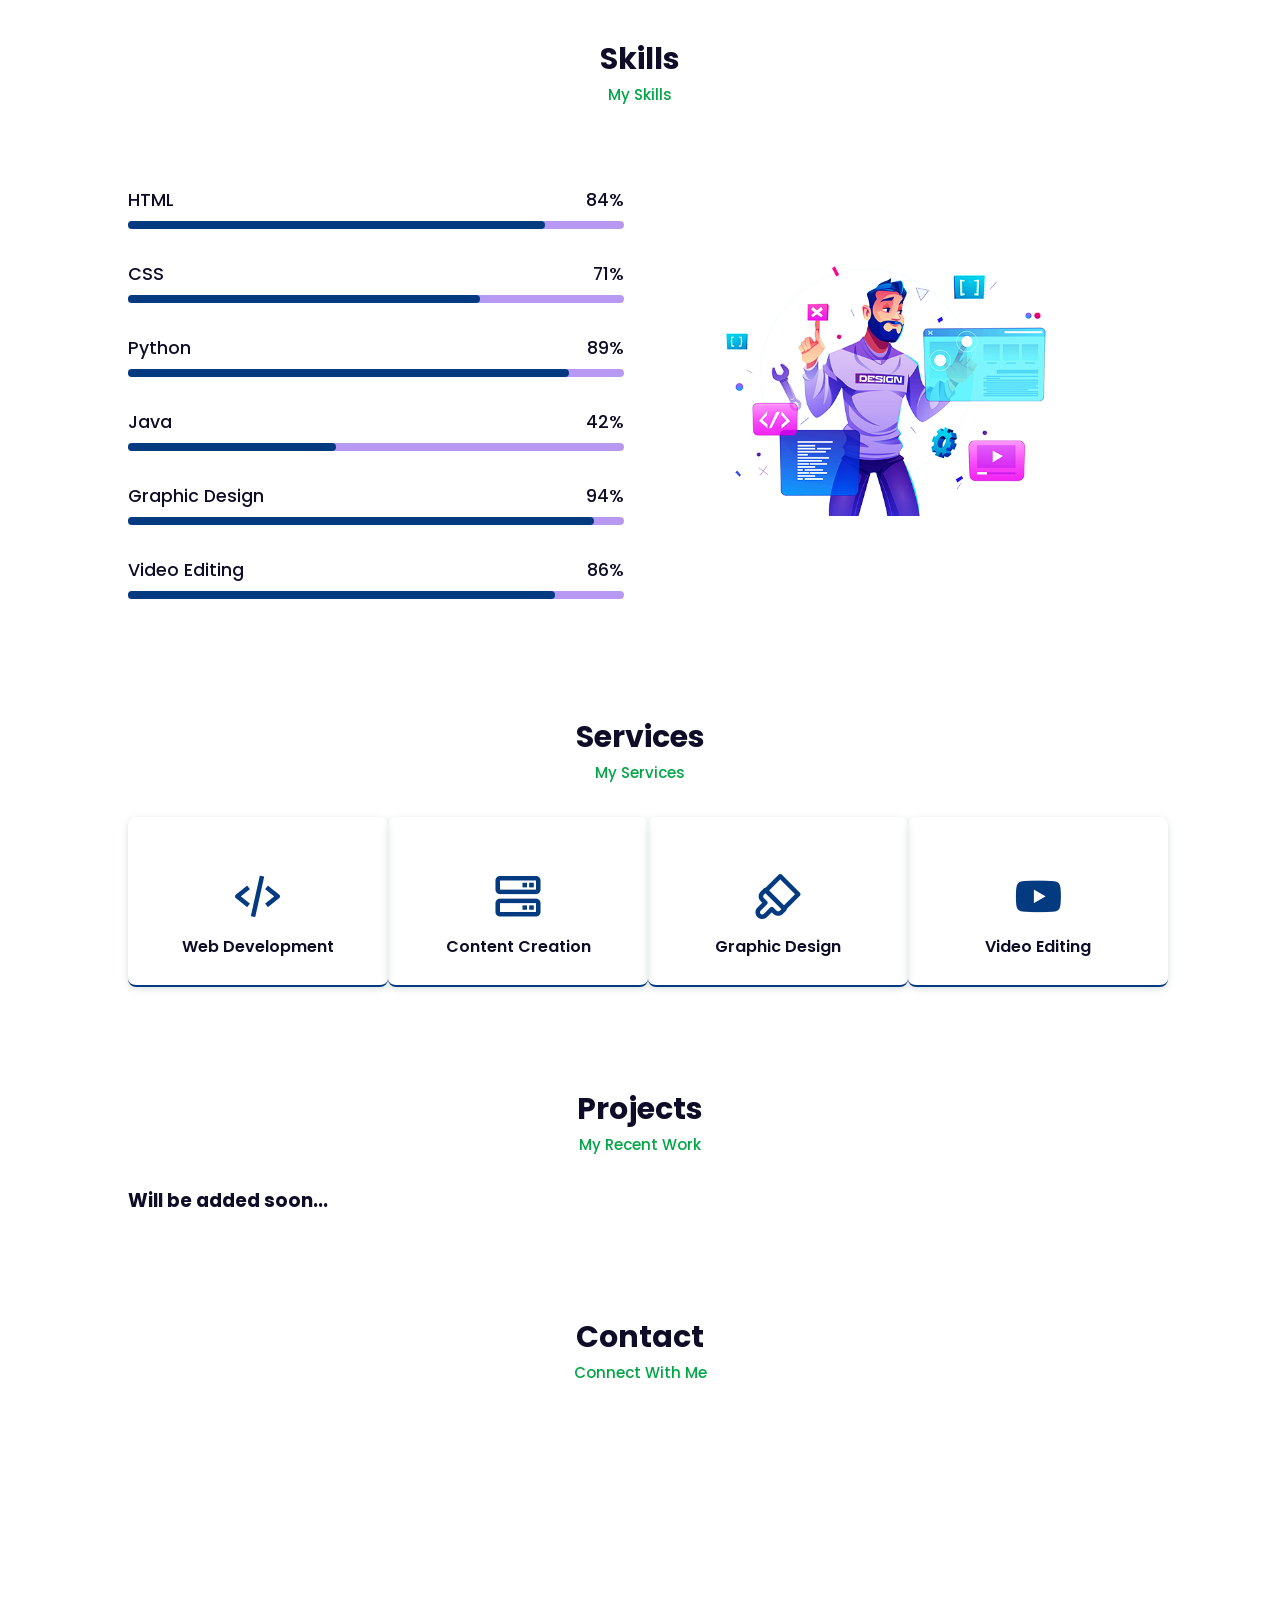
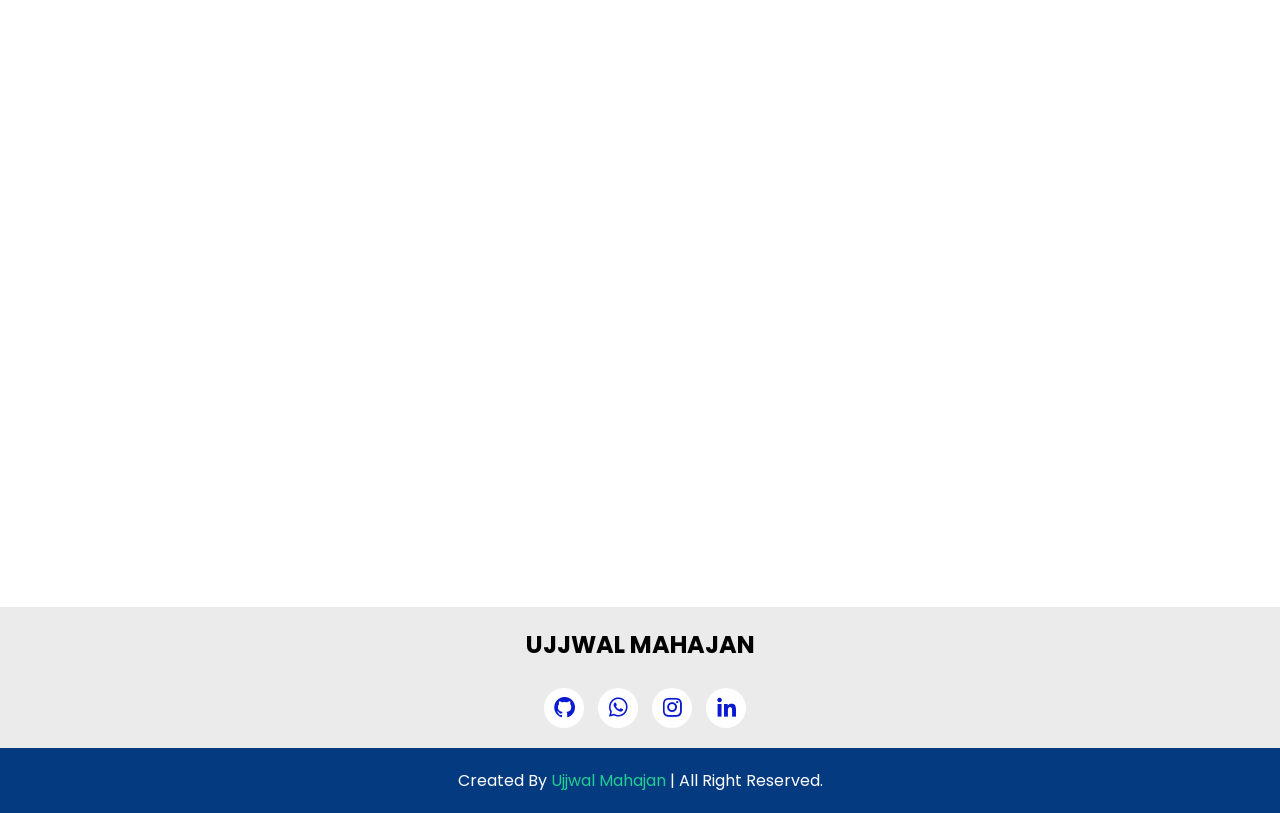
==== commit 3554ea9e: "Update index.html" ====
--- a/index.html
+++ b/index.html
@@ -195,7 +195,7 @@
         <span>Connect With Me</span>
     </div>
     <div class="contact-form">
-        <iframe src="https://docs.google.com/forms/d/e/1FAIpQLSeMpxTRWUaTZEmg2OWKf1tZO_O_j-kMJhzfbabyPEg7zkr-rg/viewform?embedded=true" width="680" height="722" frameborder="0" marginheight="0" marginwidth="0">Loading…</iframe>
+        <iframe src="https://docs.google.com/forms/d/e/1FAIpQLSeMpxTRWUaTZEmg2OWKf1tZO_O_j-kMJhzfbabyPEg7zkr-rg/viewform?embedded=true" width="720" height="740" frameborder="0" marginheight="0" marginwidth="0">Loading…</iframe>
     </div>
 </section>
 
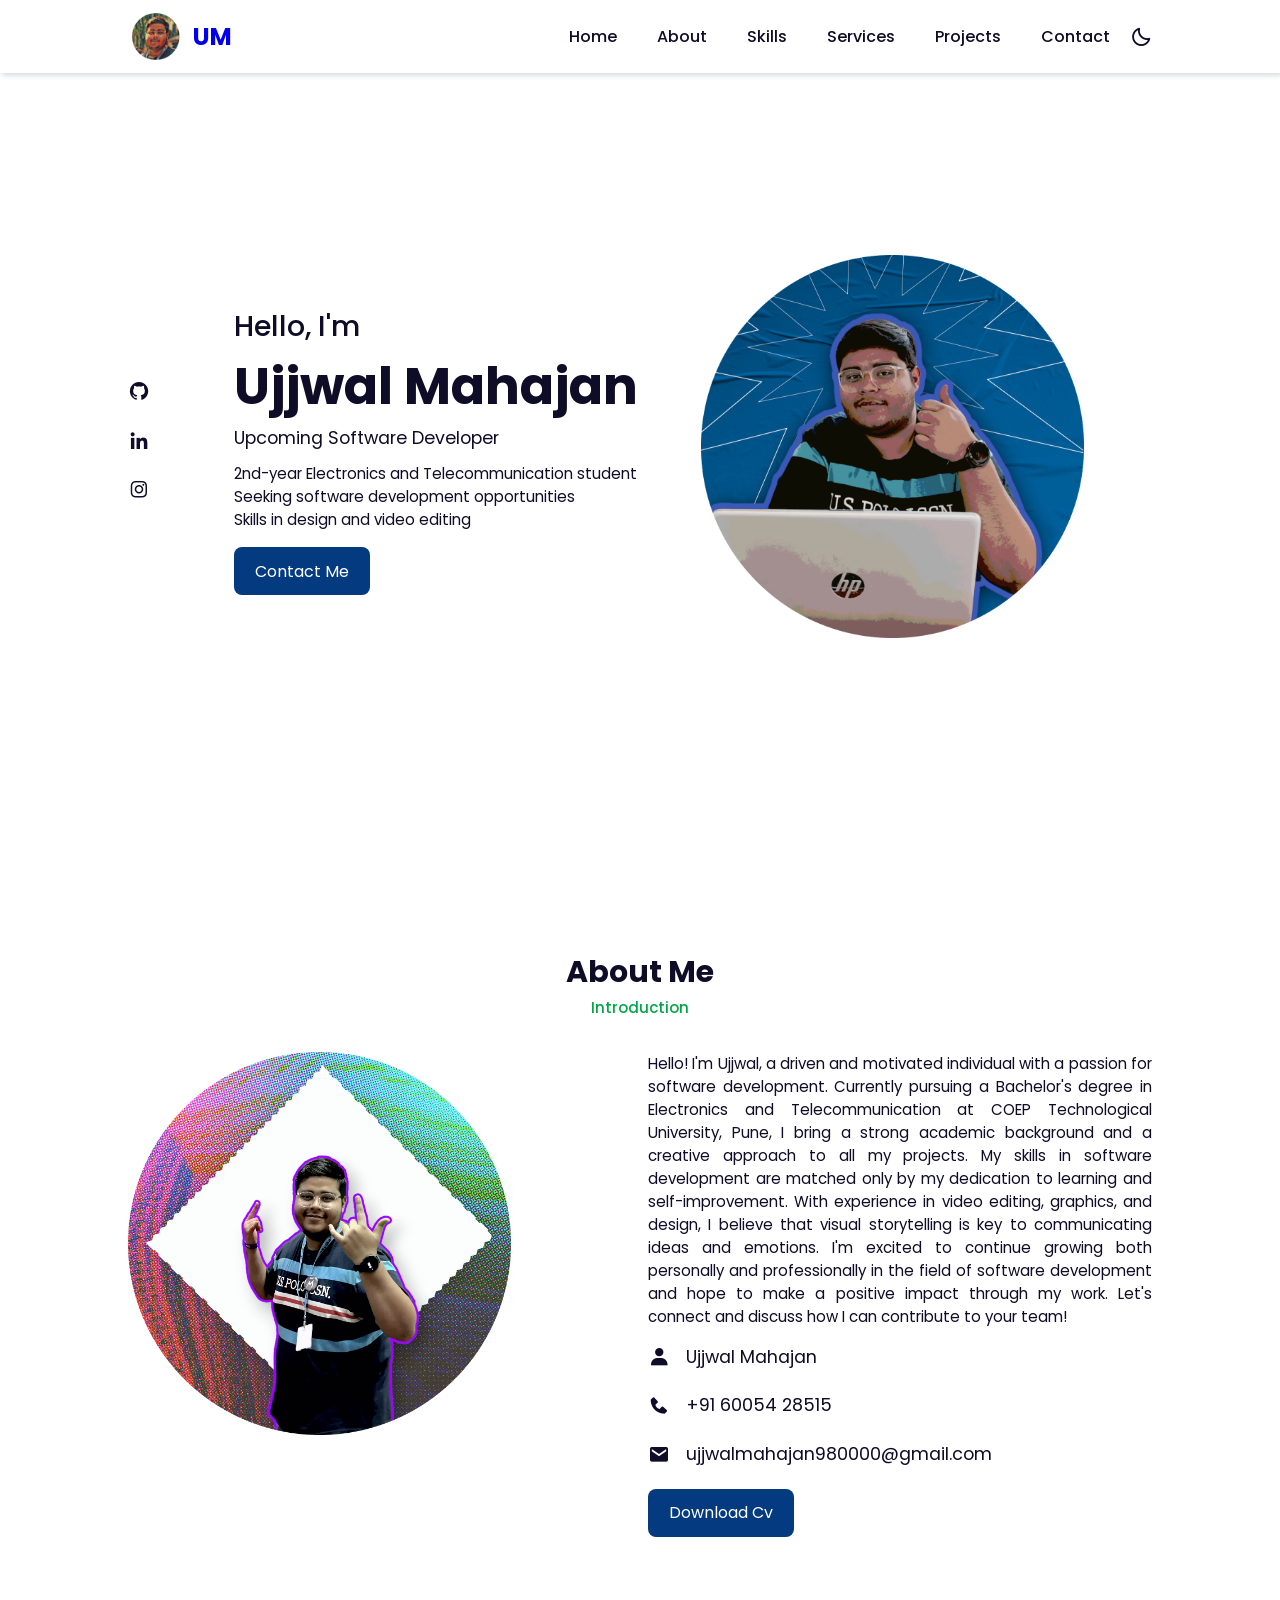
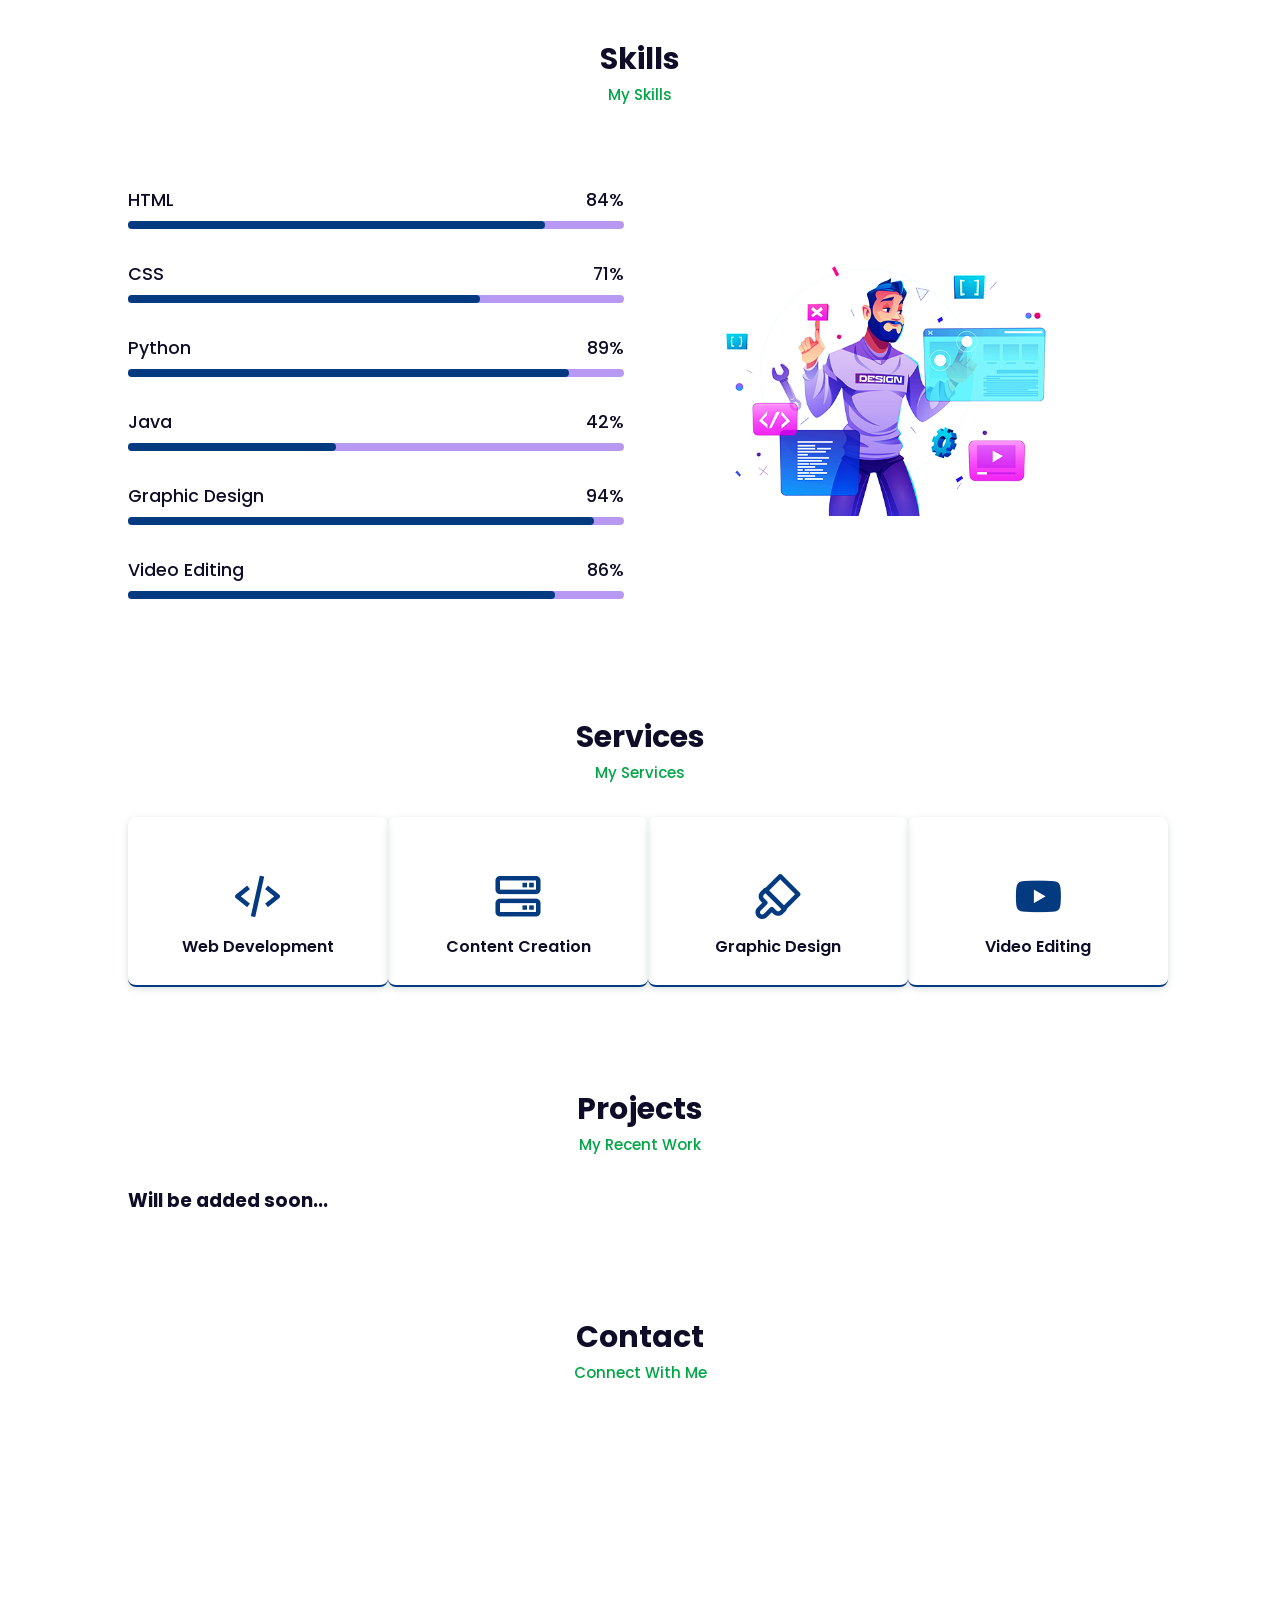
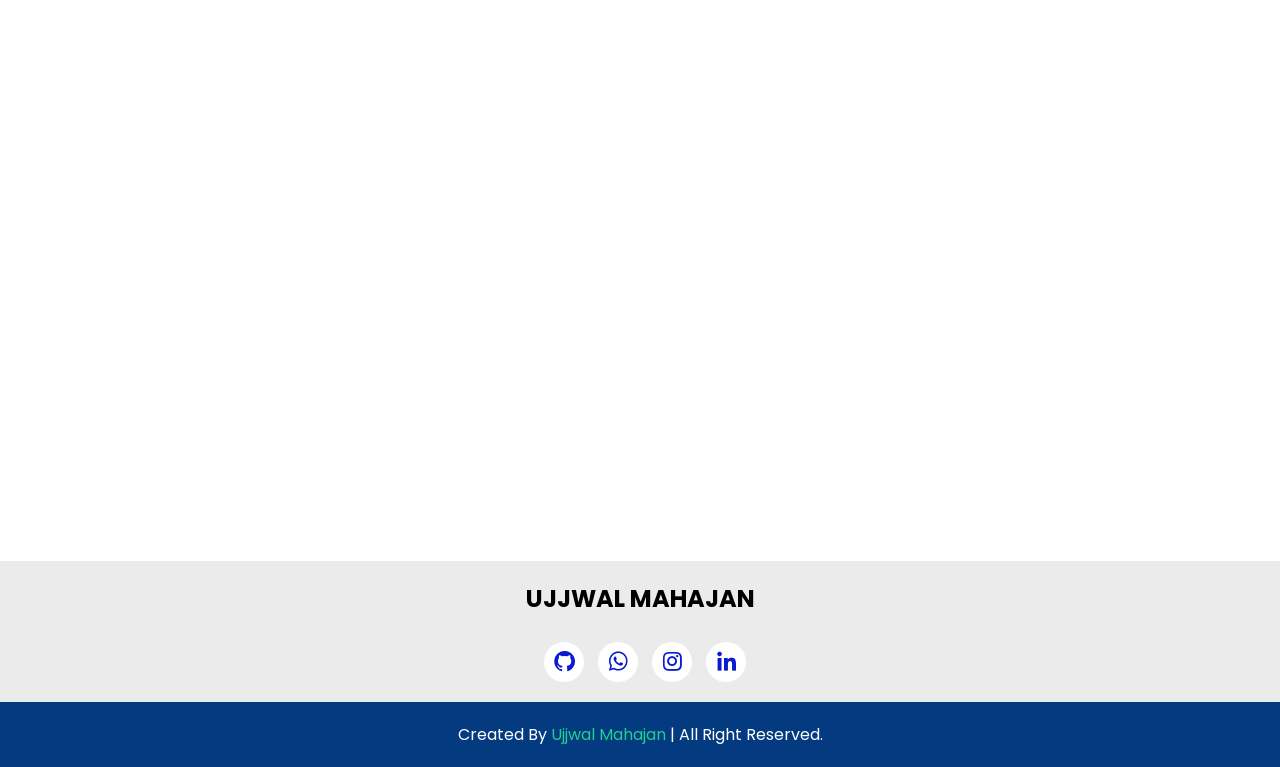
==== commit b18f52d7: "Update index.html" ====
--- a/index.html
+++ b/index.html
@@ -195,7 +195,7 @@
         <span>Connect With Me</span>
     </div>
     <div class="contact-form">
-        <iframe src="https://docs.google.com/forms/d/e/1FAIpQLSeMpxTRWUaTZEmg2OWKf1tZO_O_j-kMJhzfbabyPEg7zkr-rg/viewform?embedded=true" width="720" height="740" frameborder="0" marginheight="0" marginwidth="0">Loading…</iframe>
+        <iframe src="https://docs.google.com/forms/d/e/1FAIpQLSeMpxTRWUaTZEmg2OWKf1tZO_O_j-kMJhzfbabyPEg7zkr-rg/viewform?embedded=true" width="640" height="694" frameborder="0" marginheight="0" marginwidth="0">Loading…</iframe>
     </div>
 </section>
 
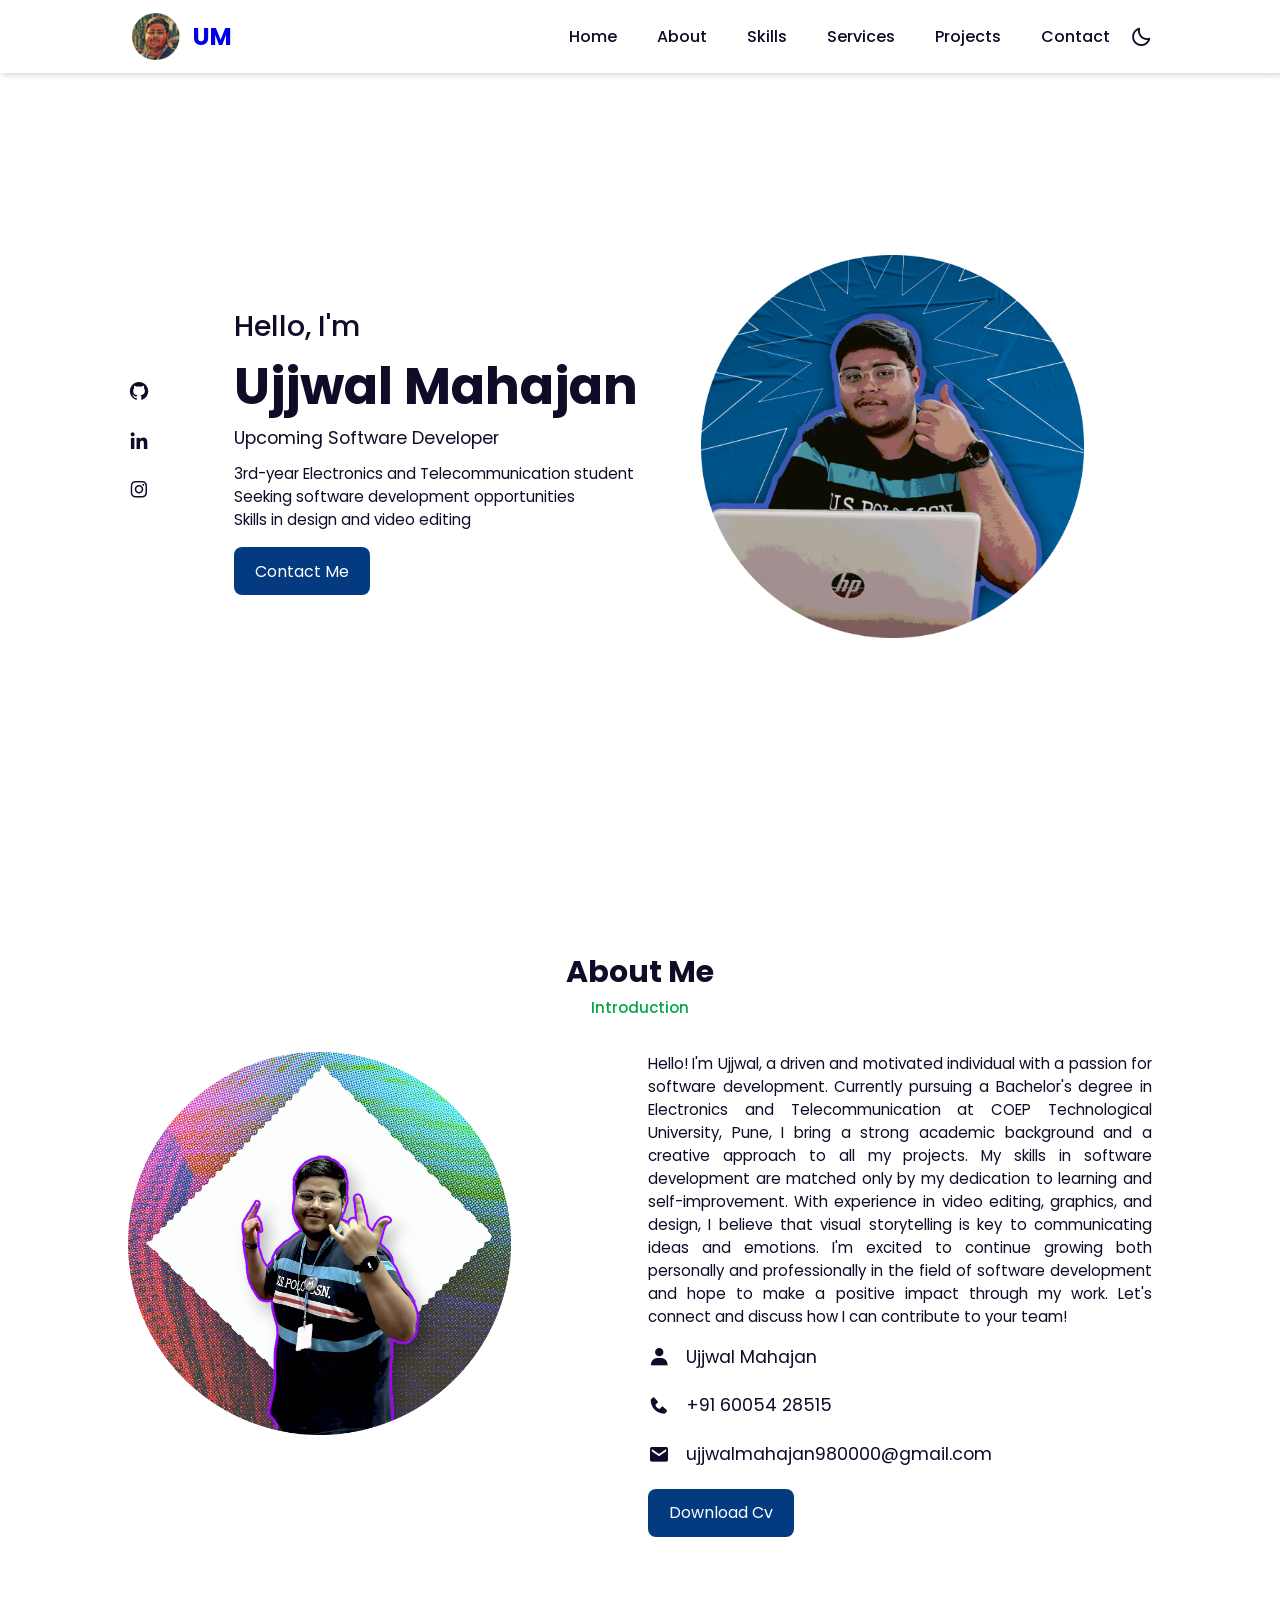
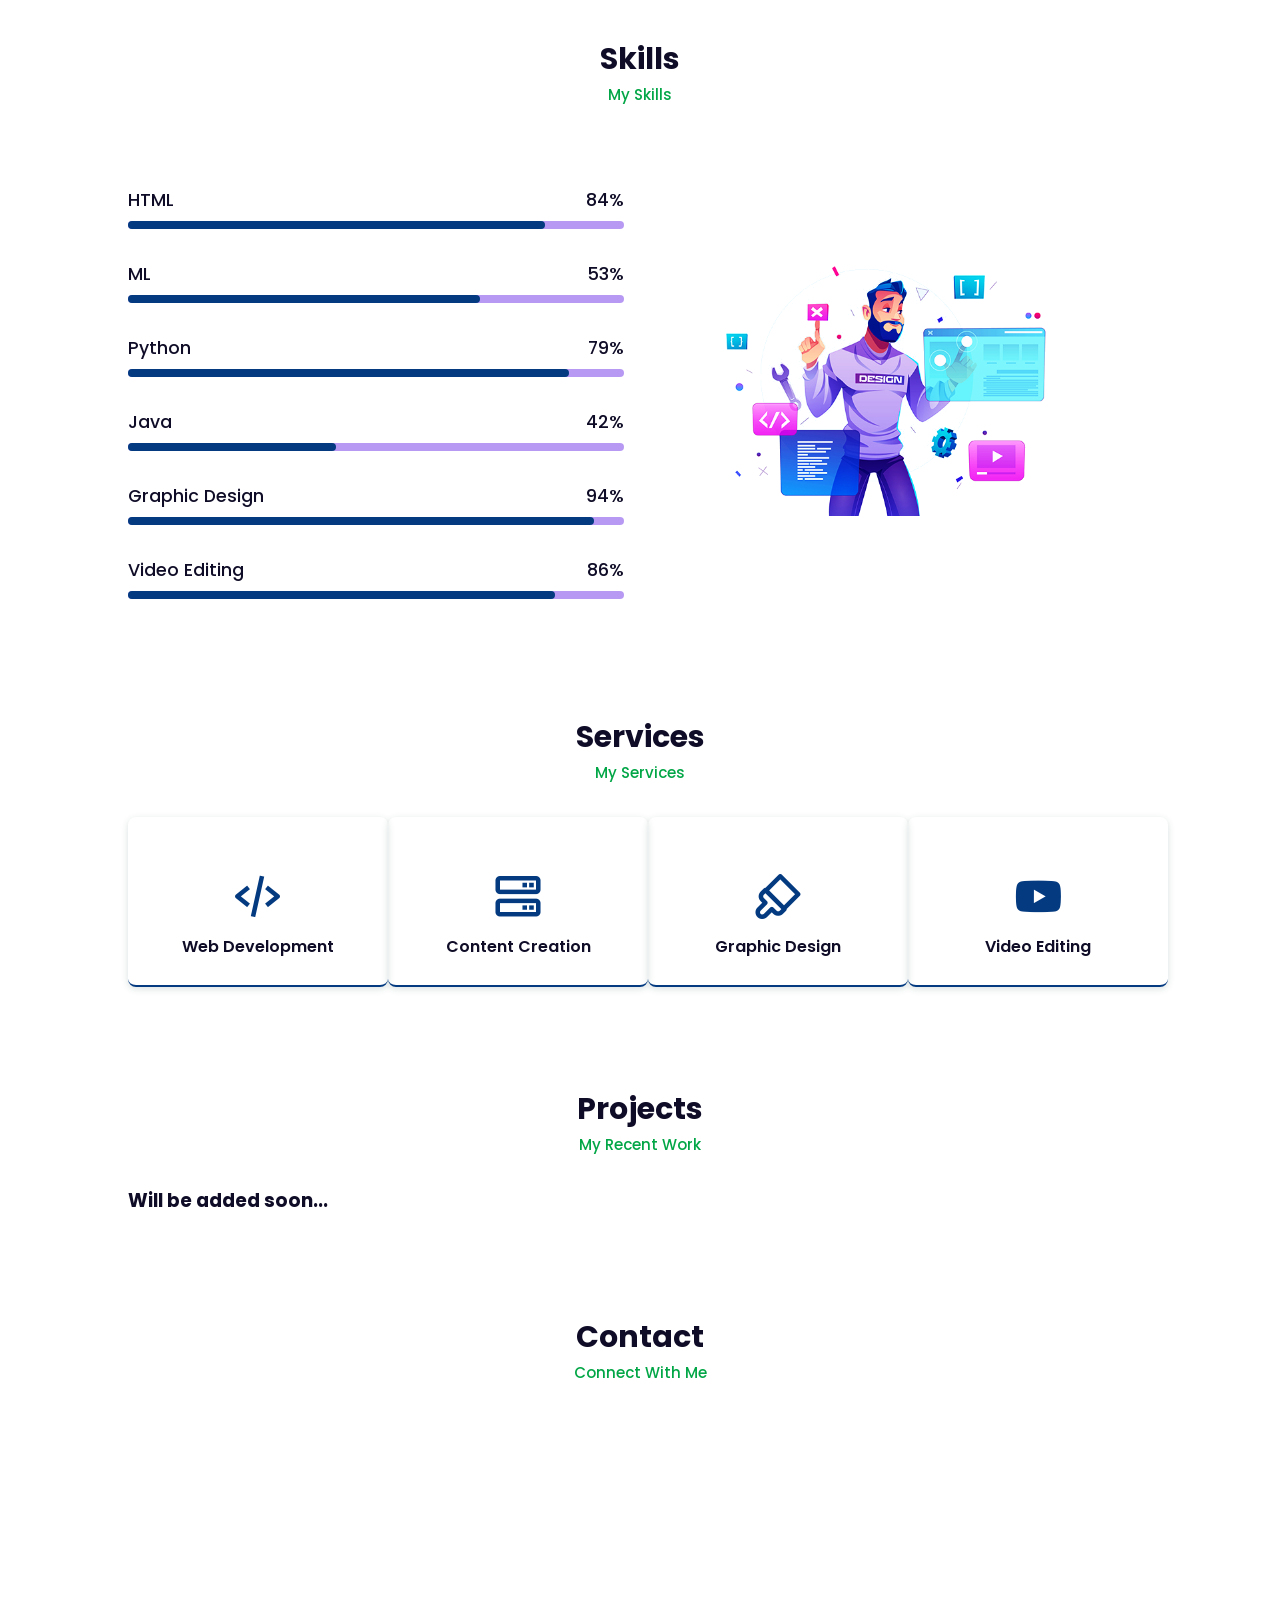
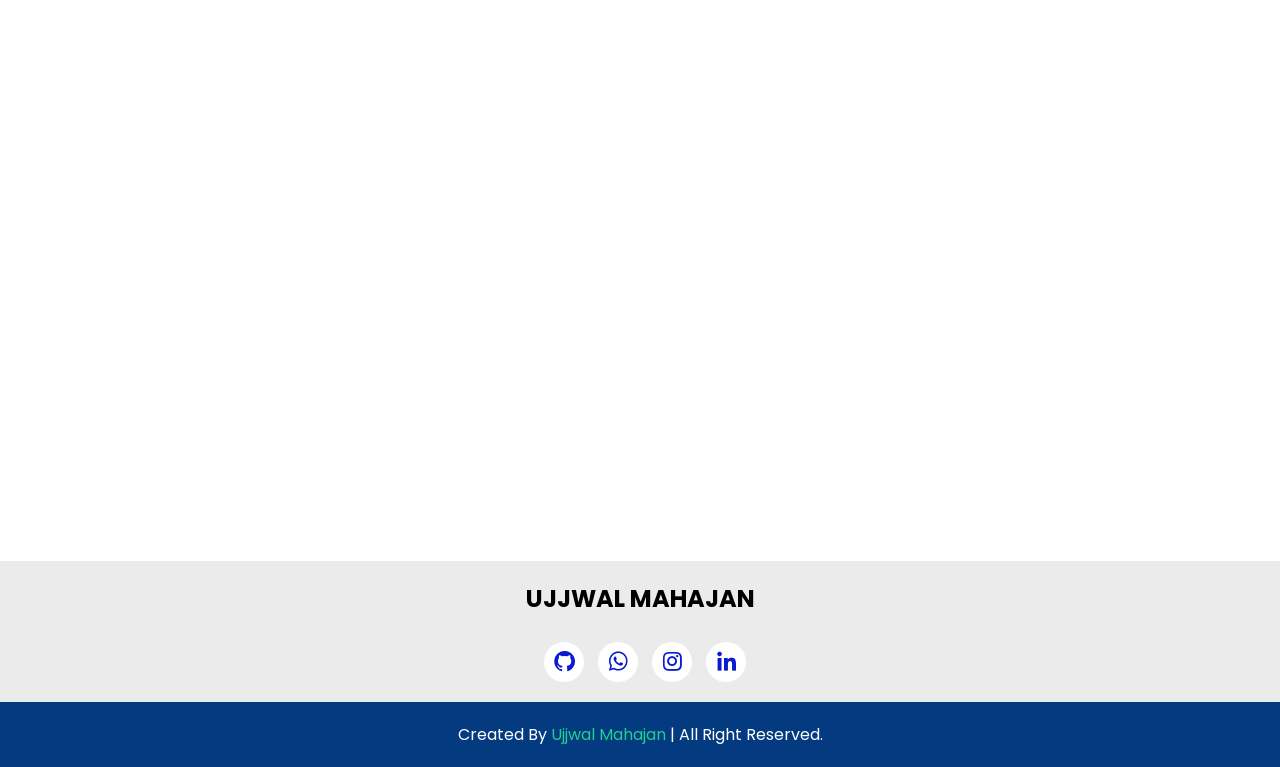
==== commit fadfadb5: "Update index.html" ====
--- a/index.html
+++ b/index.html
@@ -49,7 +49,7 @@
             <span>Hello, I'm</span>
             <h1>Ujjwal Mahajan</h1>
             <h2>Upcoming Software Developer</h2>
-            <p> 2nd-year Electronics and Telecommunication student <br> Seeking software development opportunities  <br>Skills in design and video editing </p>
+            <p> 3rd-year Electronics and Telecommunication student <br> Seeking software development opportunities  <br>Skills in design and video editing </p>
             <a href="#contact" class="btn">Contact Me</a>
         </div>
  
@@ -84,7 +84,7 @@
                         <span>ujjwalmahajan980000@gmail.com</span>
                     </div>
                 </div>
-                <a href="My Resume.pdf" class="btn">Download Cv</a>
+                <a href="Resume-UjjwalMahajan.pdf" class="btn">Download Cv</a>
             </div>
         </div>
     </section>
@@ -106,15 +106,15 @@
                 </div>
                 <!-- Box 2 -->
                 <div class="bars-box">
-                    <h3>CSS</h3>
-                    <span>71%</span>
+                    <h3>ML</h3>
+                    <span>53%</span>
                     <div class="light-bar"></div>
                     <div class="percent-bar css-bar"></div>
                 </div>
                 <!-- Box 3 -->
                 <div class="bars-box">
                     <h3>Python</h3>
-                    <span>89%</span>
+                    <span>79%</span>
                     <div class="light-bar"></div>
                     <div class="percent-bar python-bar"></div>
                 </div>
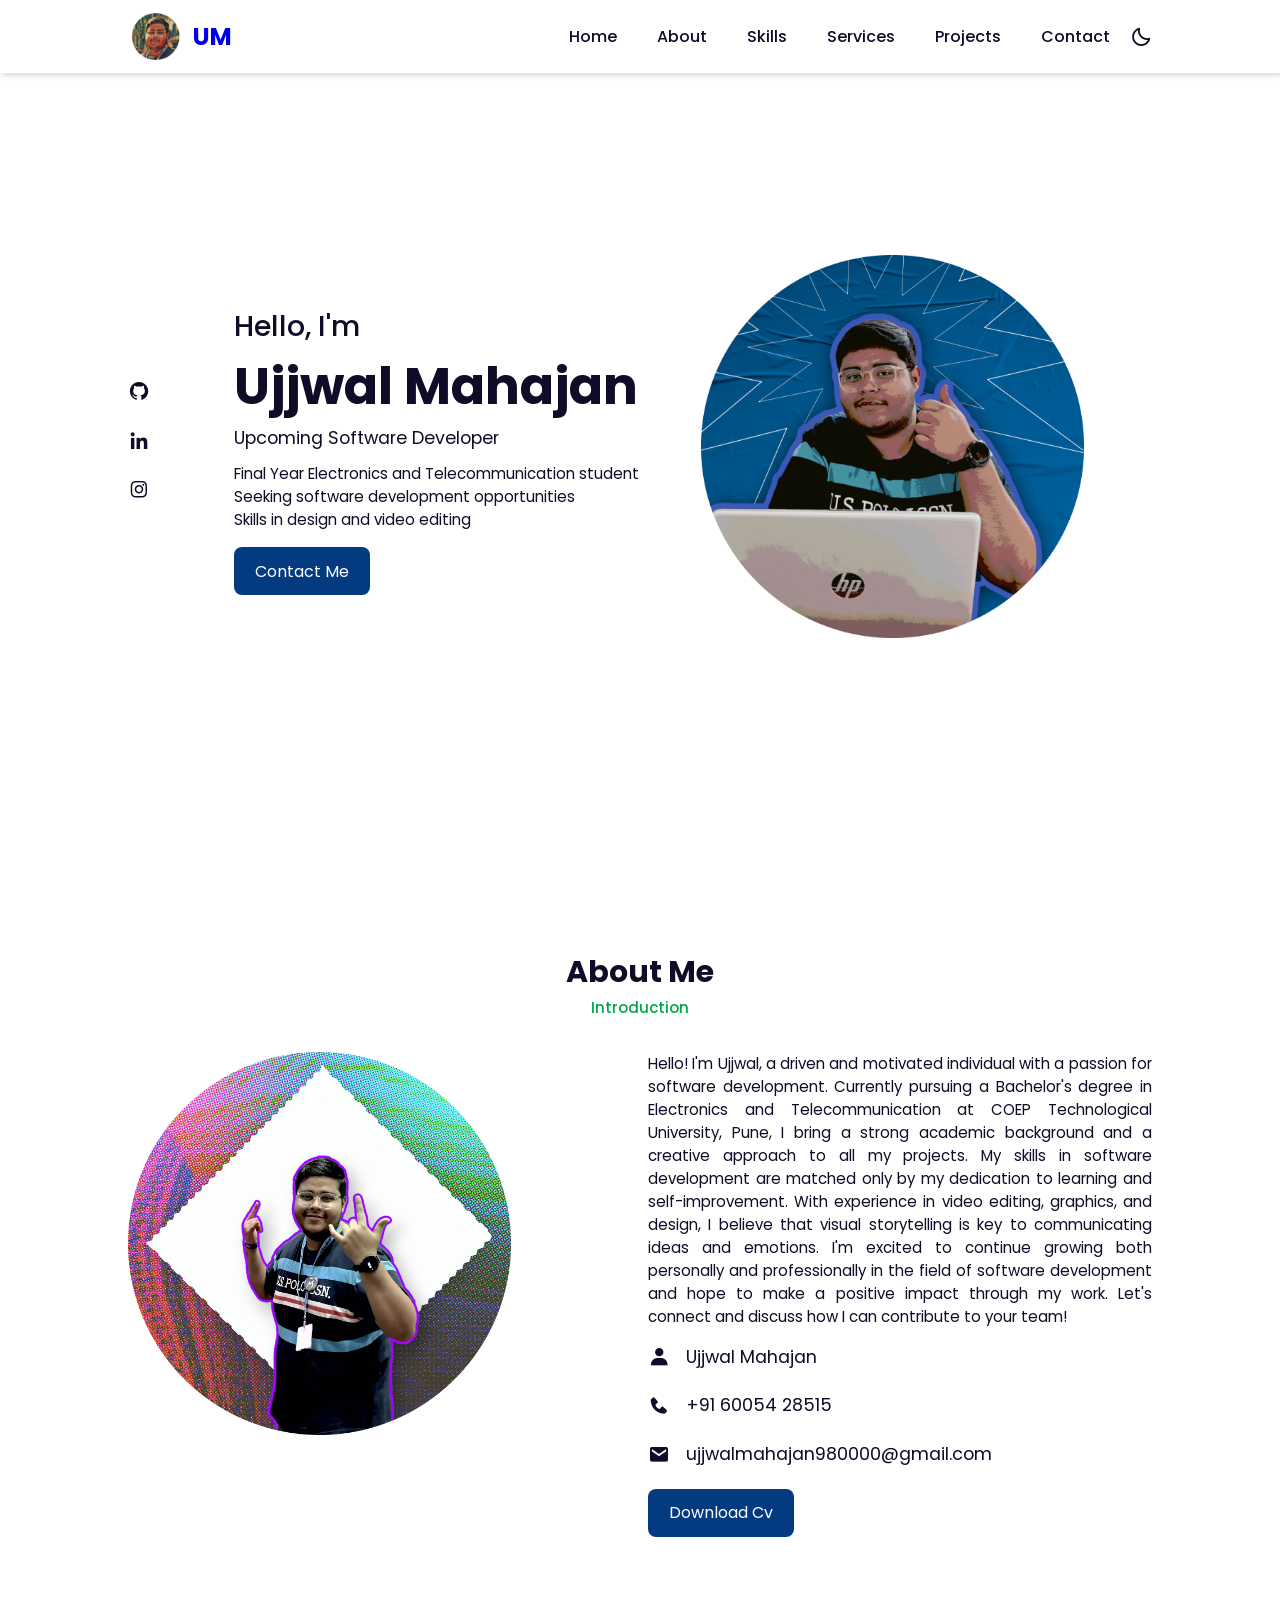
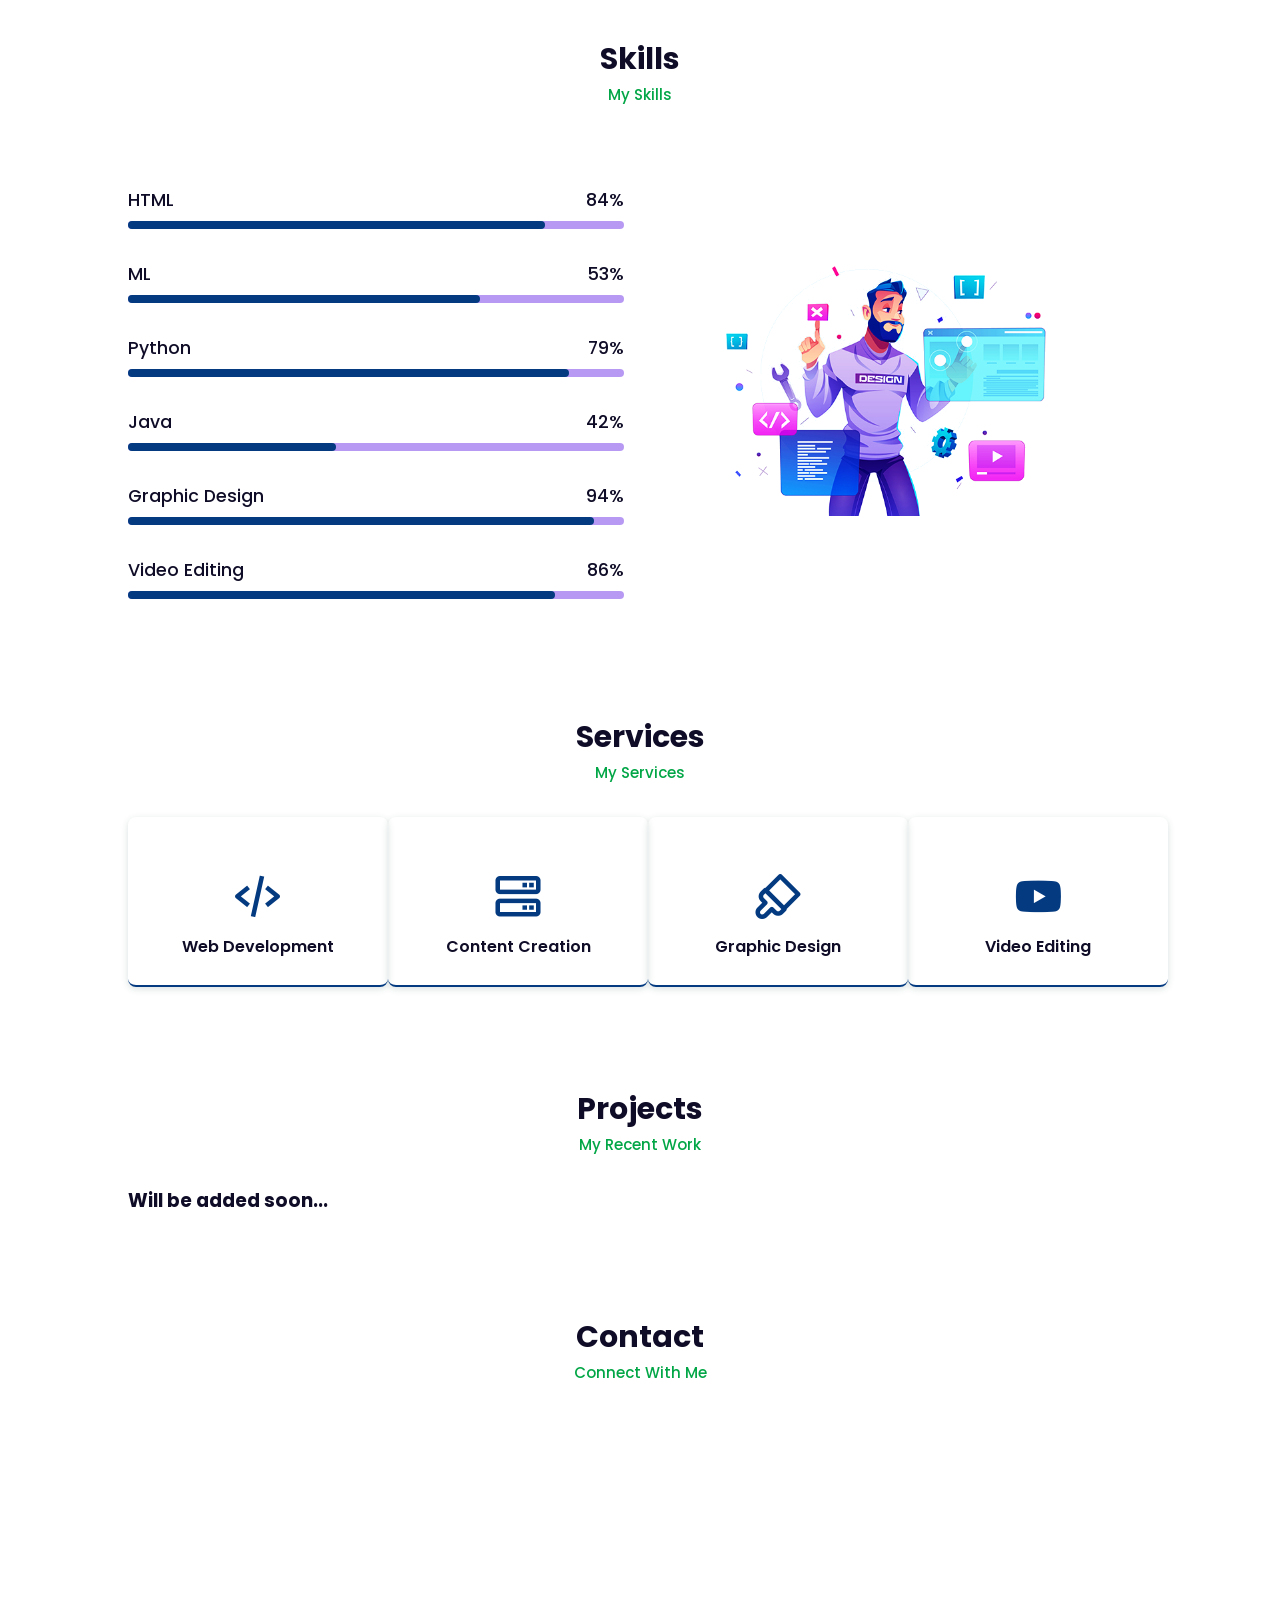
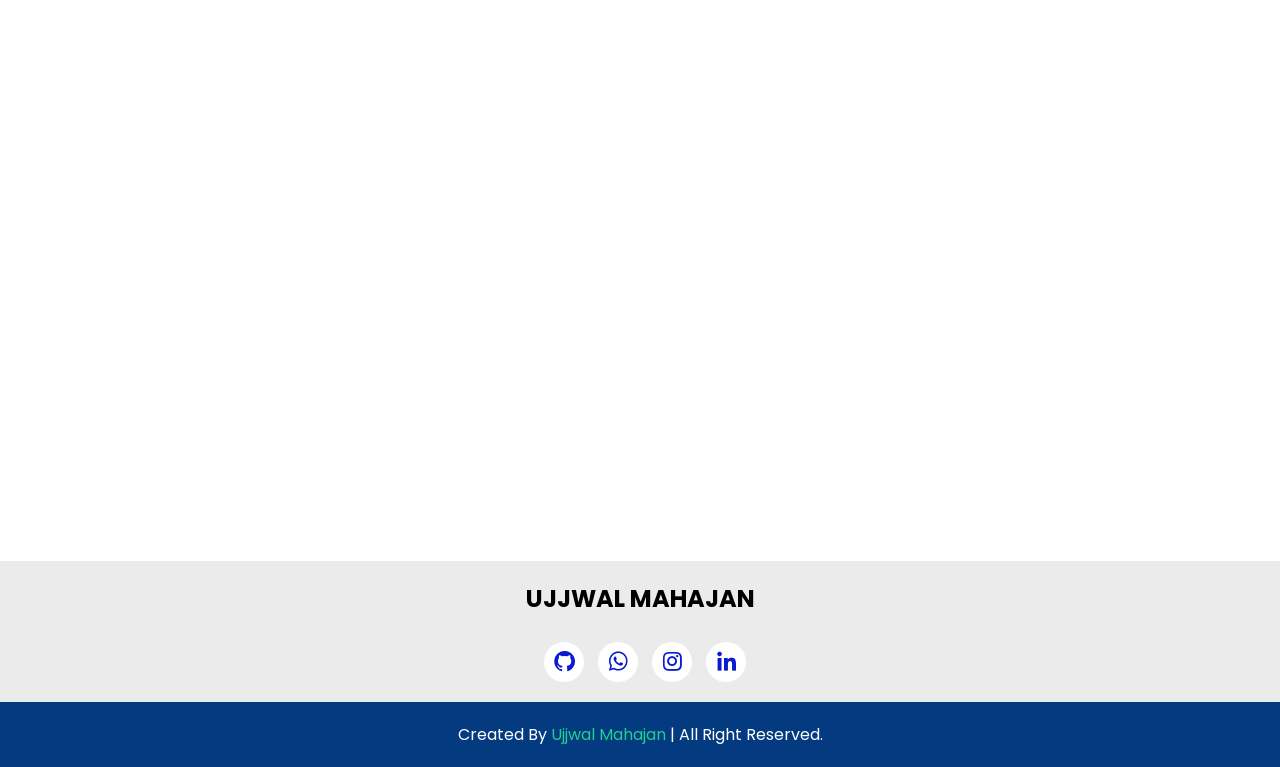
==== commit 449585df: "Update index.html" ====
--- a/index.html
+++ b/index.html
@@ -49,7 +49,7 @@
             <span>Hello, I'm</span>
             <h1>Ujjwal Mahajan</h1>
             <h2>Upcoming Software Developer</h2>
-            <p> 3rd-year Electronics and Telecommunication student <br> Seeking software development opportunities  <br>Skills in design and video editing </p>
+            <p> Final Year Electronics and Telecommunication student <br> Seeking software development opportunities  <br>Skills in design and video editing </p>
             <a href="#contact" class="btn">Contact Me</a>
         </div>
  
